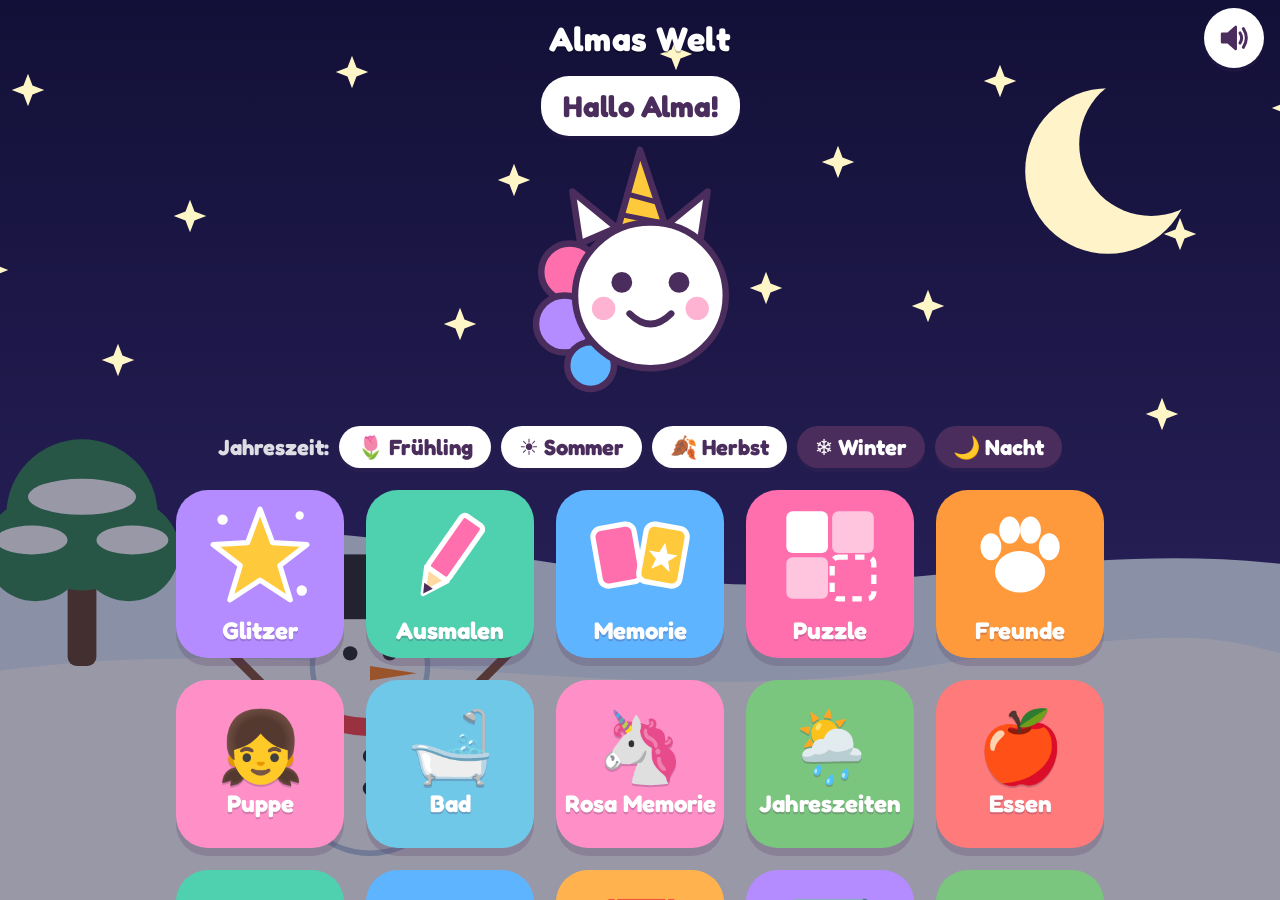
==== index.html @ 4b90fcd3 "Almas Welt: erste Version mit allen Spielbereichen Co-Authored-By: Claude Sonnet 5.5 <noreply@anthro" ====
<!DOCTYPE html>
<html lang="de">
<head>
<meta charset="utf-8">
<meta name="viewport" content="width=device-width, initial-scale=1">
<title>Almas Welt</title>
<link rel="preconnect" href="https://fonts.googleapis.com">
<link rel="preconnect" href="https://fonts.gstatic.com" crossorigin>
<link href="https://fonts.googleapis.com/css2?family=Fredoka:wght@500;700&display=swap" rel="stylesheet">
<style>
:root{
  /* Layout: Kopfzeile oben, eine Spielfläche darunter, riesige runde Tasten */
  --bg:#fff3f8;
  --ink:#4a2d5c;
  --pink:#ff6fae;
  --sun:#ffc93c;
  --mint:#4fd1b0;
  --sky:#5fb4ff;
  --lilac:#b48cff;
  --font:'Fredoka','Trebuchet MS',system-ui,sans-serif;
  color-scheme:light;
}
*{box-sizing:border-box;-webkit-tap-highlight-color:transparent}
html,body{height:100%;margin:0}
body{background:var(--bg);color:var(--ink);font-family:var(--font);font-weight:500;overflow:hidden;touch-action:manipulation;user-select:none;-webkit-user-select:none}
button{font:inherit;color:inherit;border:0;background:none;cursor:pointer;padding:0}
button:focus-visible{outline:4px solid var(--ink);outline-offset:3px}
#app{height:100%;display:flex;flex-direction:column}
header{flex:none;height:76px;display:flex;align-items:center;justify-content:space-between;padding:0 16px;gap:12px}
header h1{margin:0;font-size:34px;font-weight:700;letter-spacing:.5px;text-wrap:balance}
.round{width:60px;height:60px;border-radius:50%;background:#fff;box-shadow:0 4px 0 rgba(74,45,92,.18);display:grid;place-items:center}
.round:active{transform:translateY(3px);box-shadow:none}
.round svg{width:34px;height:34px}
.round[hidden]{display:block;visibility:hidden}
.round.off .wave{display:none}
.round:not(.off) .cross{display:none}
.view{display:none;flex:1;min-height:0;flex-direction:column;align-items:center;justify-content:center;padding:0 16px 16px;gap:14px}
.view.on{display:flex}

/* Start */
#home{flex-direction:row;flex-wrap:wrap;gap:24px 40px;overflow:auto}
.mascot{display:flex;flex-direction:column;align-items:center;gap:6px;width:min(260px,38vw)}
.mascot svg{width:100%;height:auto}
.bubble{background:#fff;border-radius:28px;padding:12px 22px;font-size:30px;font-weight:700;box-shadow:0 4px 0 rgba(74,45,92,.15)}
.tiles{display:flex;flex-wrap:wrap;gap:22px;justify-content:center}
.tile{width:min(210px,22vw);min-width:150px;aspect-ratio:1;border-radius:38px;display:flex;flex-direction:column;align-items:center;justify-content:center;gap:8px;box-shadow:0 8px 0 rgba(74,45,92,.2);font-size:28px;font-weight:700;color:#fff;text-shadow:0 2px 0 rgba(74,45,92,.25)}
.tile:active{transform:translateY(6px);box-shadow:0 2px 0 rgba(74,45,92,.2)}
.tile svg{width:62%;height:auto}
.t-glitter{background:var(--lilac)}
.t-paint{background:var(--mint)}
.t-memory{background:var(--sky)}

/* Glitzer */
#glitter{position:relative;justify-content:flex-end;touch-action:none}
#glitter .hint{position:absolute;inset:0;display:grid;place-items:center;font-size:clamp(40px,8vw,90px);font-weight:700;color:rgba(180,140,255,.45);pointer-events:none;text-align:center;padding:20px}
.big{padding:18px 40px;border-radius:999px;background:var(--pink);color:#fff;font-size:34px;font-weight:700;box-shadow:0 8px 0 rgba(74,45,92,.25);position:relative}
.big:active{transform:translateY(6px);box-shadow:0 2px 0 rgba(74,45,92,.25)}

/* Ausmalen */
.picker{display:flex;gap:12px;flex-wrap:wrap;justify-content:center}
.pick{padding:10px 22px;border-radius:999px;background:#fff;font-size:24px;font-weight:700;box-shadow:0 4px 0 rgba(74,45,92,.18)}
.pick[aria-pressed="true"]{background:var(--ink);color:#fff}
#stage{flex:1;min-height:0;width:100%;display:grid;place-items:center;position:relative}
.ref{position:absolute;top:6px;right:6px;width:clamp(90px,15vw,140px);background:#fff;border-radius:20px;padding:6px;box-shadow:0 4px 0 rgba(74,45,92,.18);pointer-events:none;z-index:2}
.ref svg{display:block;width:100%;height:auto}
.ref[hidden]{display:none}
#pic{height:100%;max-height:100%;width:auto;max-width:100%;aspect-ratio:1;background:#fff;border-radius:32px;box-shadow:0 6px 0 rgba(74,45,92,.15)}
.r{fill:#fff;stroke:var(--ink);stroke-width:9;stroke-linejoin:round;stroke-linecap:round;cursor:pointer}
.line{fill:none;stroke:var(--ink);stroke-width:9;stroke-linecap:round}
.dot{fill:var(--ink)}
.thumb{width:78px;height:78px;padding:6px;border-radius:22px;background:#fff;box-shadow:0 4px 0 rgba(74,45,92,.18)}
.thumb svg{display:block;width:100%;height:100%}
.thumb[aria-pressed="true"]{outline:5px solid var(--ink);outline-offset:2px}
.tools{display:flex;gap:18px 28px;flex-wrap:wrap;justify-content:center;align-items:center}
.modes{display:flex;gap:12px}
.mode{display:flex;align-items:center;gap:8px;padding:8px 22px 8px 14px;border-radius:999px;background:#fff;font-size:24px;font-weight:700;box-shadow:0 4px 0 rgba(74,45,92,.18)}
.mode svg{width:34px;height:34px}
.mode[aria-pressed="true"]{background:var(--ink);color:#fff}
.ol{fill:none;stroke:var(--ink);stroke-width:9;stroke-linejoin:round;pointer-events:none}
#pic{touch-action:none}
.palette{display:flex;gap:12px;flex-wrap:wrap;justify-content:center;align-items:center}
.sw{width:64px;height:64px;border-radius:50%;border:5px solid #fff;box-shadow:0 4px 0 rgba(74,45,92,.25)}
.sw[aria-pressed="true"]{outline:5px solid var(--ink);outline-offset:2px;transform:scale(1.1)}
.sw.white{border-color:#d9c9e6}

/* Memorie */
.bar{display:flex;gap:12px;align-items:center;flex-wrap:wrap;justify-content:center}
#board{display:grid;grid-template-columns:repeat(var(--cols,4),minmax(0,1fr));gap:10px;width:min(100%,calc((100dvh - 210px) * var(--cols,4) / var(--rows,2)))}
.card{aspect-ratio:1;perspective:700px;position:relative}
.in{position:absolute;inset:0;transform-style:preserve-3d;transition:transform .45s}
.card.open .in,.card.done .in{transform:rotateY(180deg)}
.face{position:absolute;inset:0;border-radius:22px;backface-visibility:hidden;-webkit-backface-visibility:hidden;display:grid;place-items:center;box-shadow:0 5px 0 rgba(74,45,92,.2)}
.front{background:radial-gradient(circle at 30% 30%,#ffd1e6 0 12%,transparent 13%),radial-gradient(circle at 70% 65%,#d6c2ff 0 14%,transparent 15%),linear-gradient(135deg,var(--pink),var(--lilac))}
.back{background:#fff;transform:rotateY(180deg)}
.back svg{width:72%;height:72%}
.card.done .back{background:#effff9}
#win,#win3{font-size:clamp(34px,6vw,60px);font-weight:700;color:var(--pink);min-height:1.2em;text-align:center}

.back img{position:absolute;inset:6%;width:88%;height:88%;object-fit:contain;border-radius:16px;background:radial-gradient(130% 34% at 50% 104%,#a6e486 0 62%,transparent 63%),radial-gradient(circle at 18% 22%,#fff 0 3px,transparent 4px),radial-gradient(circle at 84% 16%,#fff 0 4px,transparent 5px),radial-gradient(circle at 70% 34%,#ffe27a 0 3px,transparent 4px),linear-gradient(#bfe3ff,#fff0f8)}
.t-friends{background:#ff9a3c}.t-puzzle{background:#ff6fae}
.friends{display:flex;gap:24px;flex-wrap:wrap;justify-content:center;align-items:center;flex:1;min-height:0;width:100%;overflow:auto}
.friend{display:flex;flex-direction:column;align-items:center;gap:10px;background:#fff;border-radius:34px;padding:14px;box-shadow:0 8px 0 rgba(74,45,92,.18)}
.friend:active{transform:translateY(5px)}
.friend img{display:block;width:min(15vw,36dvh,300px);height:min(15vw,36dvh,300px);border-radius:24px;object-fit:contain;padding:8px;background:radial-gradient(130% 34% at 50% 104%,#a6e486 0 62%,transparent 63%),radial-gradient(circle at 18% 22%,#fff 0 3px,transparent 4px),radial-gradient(circle at 84% 16%,#fff 0 4px,transparent 5px),radial-gradient(circle at 70% 34%,#ffe27a 0 3px,transparent 4px),linear-gradient(#bfe3ff,#fff0f8)}
.comic{width:min(15vw,36dvh,300px);height:min(15vw,36dvh,300px);background:#fff7e0;border-radius:24px;display:grid;place-items:center}
.comic svg{width:92%;height:92%}
.friend span{font-size:34px;font-weight:700}
.pieces{display:flex;gap:16px;justify-content:center;flex-wrap:wrap;position:relative;z-index:5}
.piece{position:relative;width:clamp(80px,13vw,120px);aspect-ratio:1;background:#fff;border-radius:18px;padding:5px;box-shadow:0 5px 0 rgba(74,45,92,.2);touch-action:none;cursor:grab}
.piece svg{display:block;width:100%;height:100%;border-radius:13px}
.piece.sel{outline:6px solid var(--sun);outline-offset:2px}
.piece.gone{visibility:hidden}
#sceneBox{flex:1;min-height:0;width:100%;display:grid;place-items:center}
#scene{height:100%;width:auto;max-width:100%;aspect-ratio:4/3;border-radius:24px;box-shadow:0 6px 0 rgba(74,45,92,.15);background:#fff}
.shake{animation:shake .4s}
@keyframes shake{25%{transform:translateX(-10px)}75%{transform:translateX(10px)}}
#puzzle{position:relative}
#win3{position:absolute;top:84px;left:0;right:0;min-height:0;pointer-events:none;z-index:6;text-shadow:0 3px 0 #fff}
#fx{position:fixed;inset:0;width:100%;height:100%;pointer-events:none;z-index:50}
@media (prefers-reduced-motion:reduce){.in{transition:none}}

/* ===== Neue Bereiche ===== */
#bg{position:fixed;inset:0;z-index:-1;overflow:hidden;background:#cfe9ff}
#bg>svg{position:absolute;inset:0;width:100%;height:100%}
#fall{position:absolute;inset:0;pointer-events:none;overflow:hidden}
#fall span{position:absolute;top:-12%;animation:fall linear infinite;opacity:.92}
@keyframes fall{to{transform:translate(var(--dx,40px),118vh) rotate(var(--rot,200deg))}}
.tw{animation:tw 2.4s ease-in-out infinite}
@keyframes tw{50%{opacity:.25}}
body.night header h1{color:#fff;text-shadow:0 2px 0 rgba(0,0,0,.25)}
body.night .bubble{background:#fff}
body.night .sectionhead,body.night .say2{color:#fff}
body.night .say2{color:var(--ink)}
.tiles{max-width:min(1100px,100%)}
.tiles .tile{width:min(168px,19vw);min-width:128px;font-size:24px;border-radius:32px}
.tile .em{font-size:clamp(48px,7vw,70px);line-height:1}
.envbar{flex-basis:100%;display:flex;gap:10px;flex-wrap:wrap;justify-content:center;align-items:center}
.envbar .pick{font-size:22px;padding:8px 18px}
.t-c1{background:#ff8fc7}.t-c2{background:#4fd1b0}.t-c3{background:#5fb4ff}.t-c4{background:#b48cff}
.t-c5{background:#ffb24d}.t-c6{background:#7bc67e}.t-c7{background:#ff7a7a}.t-c8{background:#6fc8e8}
.sectionhead{flex-basis:100%;text-align:center;font-size:22px;font-weight:700;opacity:.85}

/* Quiz */
.qmodes{display:flex;gap:10px;flex-wrap:wrap;justify-content:center}
.qprog{display:flex;gap:8px}
.qprog i{width:18px;height:18px;border-radius:50%;background:#fff;box-shadow:0 2px 0 rgba(74,45,92,.2)}
.qprog i.d{background:var(--mint)}
.qprog i.c{background:var(--sun);transform:scale(1.25)}
.qcard{background:#fff;border-radius:36px;padding:10px 40px;box-shadow:0 8px 0 rgba(74,45,92,.18);display:flex;flex-direction:column;align-items:center;gap:0}
.qcard .qe{font-size:clamp(70px,16dvh,150px);line-height:1.1}
.qcard .qn{font-size:clamp(28px,5dvh,44px);font-weight:700}
.qchoices{display:flex;gap:16px;flex-wrap:wrap;justify-content:center}
.qc{min-width:clamp(120px,17vw,190px);padding:12px 18px;border-radius:30px;box-shadow:0 7px 0 rgba(74,45,92,.22);display:flex;flex-direction:column;align-items:center;gap:2px;font-size:clamp(22px,3.4dvh,30px);font-weight:700;background:#fff}
.qc .ce{font-size:clamp(44px,8dvh,70px);line-height:1.1}
.qc:active{transform:translateY(5px);box-shadow:0 2px 0 rgba(74,45,92,.22)}
.qc.ok{outline:6px solid var(--mint);outline-offset:2px}
.qc.hint{animation:pulse .8s infinite}
@keyframes pulse{50%{transform:scale(1.1)}}
.qexp{min-height:2.6em;max-width:min(900px,92vw);text-align:center;font-size:clamp(22px,3.6dvh,32px);font-weight:600;color:var(--ink);background:rgba(255,255,255,.85);border-radius:22px;padding:6px 18px}
.qexp:empty{visibility:hidden}
.qnext{font-size:30px;padding:12px 38px}
.qnext[hidden]{display:none}

/* Memorie Rosa */
.pboard{display:grid;grid-template-columns:repeat(var(--cols,4),minmax(0,1fr));gap:10px;width:min(100%,calc((100dvh - 210px) * var(--cols,4) / var(--rows,2)))}
.pink .front{background:radial-gradient(circle at 30% 30%,#fff 0 6%,transparent 7%),radial-gradient(circle at 70% 65%,#ffe3f1 0 9%,transparent 10%),linear-gradient(135deg,#ff8cc6,#ffc0de)}
.pink .back .em{font-size:clamp(40px,9dvh,90px);line-height:1}

/* Puppe */
#doll{flex-direction:row;gap:24px;align-items:stretch;justify-content:center}
.dollside{flex:0 1 40%;display:flex;align-items:center;justify-content:center;min-height:0}
#dollSvg{height:100%;max-height:100%;width:auto;max-width:100%;background:rgba(255,255,255,.65);border-radius:36px;padding:8px}
.dollpanel{flex:1 1 50%;display:flex;flex-direction:column;gap:14px;justify-content:center;min-width:0}
.slots{display:flex;gap:10px;flex-wrap:wrap}
.slotb{padding:8px 16px;border-radius:999px;background:#fff;font-size:22px;font-weight:700;box-shadow:0 4px 0 rgba(74,45,92,.18)}
.slotb[aria-pressed="true"]{background:var(--ink);color:#fff}
.items{display:flex;gap:12px;flex-wrap:wrap}
.itm{width:clamp(70px,10vw,98px);height:clamp(70px,10vw,98px);border-radius:22px;background:#fff;padding:4px;box-shadow:0 4px 0 rgba(74,45,92,.18);display:grid;place-items:center;font-size:34px;font-weight:700}
.itm svg{width:100%;height:100%;display:block}
.itm[aria-pressed="true"]{outline:5px solid var(--ink);outline-offset:2px}
@media (max-width:760px){#doll{flex-direction:column}.dollside{flex:1 1 50%}}

/* Bad */
.steps{display:flex;gap:8px;flex-wrap:wrap;justify-content:center}
.stp{padding:6px 14px;border-radius:999px;background:#fff;font-size:20px;font-weight:700;opacity:.65}
.stp.cur{opacity:1;background:var(--sun)}
.stp.done{opacity:1;background:#d6ffe9}
.bigtarget{width:min(54vw,48dvh);aspect-ratio:1;border-radius:50%;background:#fff;box-shadow:0 10px 0 rgba(74,45,92,.2);display:grid;place-items:center;font-size:min(30vw,26dvh);line-height:1}
.bigtarget:active{transform:translateY(6px);box-shadow:0 3px 0 rgba(74,45,92,.2)}
.say2{font-size:clamp(28px,5dvh,44px);font-weight:700;text-align:center;background:rgba(255,255,255,.85);border-radius:24px;padding:6px 24px}
.dots{display:flex;gap:10px}
.dots i{width:22px;height:22px;border-radius:50%;background:#fff;box-shadow:0 2px 0 rgba(74,45,92,.2)}
.dots i.d{background:var(--pink)}
.bub{position:fixed;border-radius:50%;background:radial-gradient(circle at 30% 30%,#fff,rgba(160,220,255,.55));border:2px solid rgba(255,255,255,.95);pointer-events:none;z-index:60;animation:bubUp 1.6s ease-out forwards}
@keyframes bubUp{to{transform:translateY(-130px) scale(1.3);opacity:0}}

/* Auto */
#car{padding:0}
#carWorld{position:relative;flex:1;width:100%;min-height:0;overflow:hidden;border-radius:30px}
#carRoad{position:absolute;left:0;right:0;bottom:0;height:26%;background:#5b5b6e;border-top:10px solid #8a8aa0}
#carRoad:after{content:"";position:absolute;left:0;right:0;top:48%;height:10px;background:repeating-linear-gradient(90deg,#fff 0 60px,transparent 60px 120px);animation:road 4s linear infinite}
@keyframes road{to{background-position-x:-120px}}
#carCar{position:absolute;left:14%;bottom:7%;font-size:min(16vw,22dvh);line-height:1;animation:bounce 1.2s ease-in-out infinite;transform:scaleX(-1)}
@keyframes bounce{50%{transform:scaleX(-1) translateY(-8px)}}
#carCar.hop{animation:hop .6s}
@keyframes hop{40%{transform:scaleX(-1) translateY(-60px)}}
.fly{position:absolute;font-size:min(11vw,15dvh);line-height:1;padding:6px;will-change:transform}
.fly.pop{animation:popo .4s forwards}
@keyframes popo{to{transform:translate(var(--x),var(--y)) scale(1.8);opacity:0}}
#carScore{position:absolute;top:10px;left:14px;font-size:36px;font-weight:700;background:rgba(255,255,255,.85);border-radius:999px;padding:4px 20px;z-index:3}

/* Wochentage */
.week{display:flex;gap:14px;flex-wrap:wrap;justify-content:center}
.day{width:clamp(110px,12.5vw,150px);height:clamp(140px,28dvh,210px);border-radius:30px;display:flex;flex-direction:column;align-items:center;justify-content:center;gap:6px;box-shadow:0 8px 0 rgba(74,45,92,.2);font-size:clamp(26px,3.4vw,40px);font-weight:700;color:#fff}
.day small{font-size:clamp(16px,2dvh,22px);font-weight:600;opacity:.95}
.day.work{background:var(--sky)}.day.free{background:#ffb24d}
.day.today{outline:8px solid var(--ink);outline-offset:3px}
.day.next{animation:pulse .8s infinite;outline:8px solid var(--sun);outline-offset:3px}
.day:active{transform:translateY(6px);box-shadow:0 2px 0 rgba(74,45,92,.2)}

/* Zaehlen */
#cArea{position:relative;flex:1;min-height:0;width:100%}
.cobj{position:absolute;font-size:min(14vw,17dvh);line-height:1;transform:translate(-50%,-50%);padding:4px;transition:transform .25s}
.cobj.on{transform:translate(-50%,-50%) scale(.8);filter:grayscale(.2);opacity:.9}
.cobj.on:after{content:"\2713";position:absolute;right:-6px;top:-6px;width:38px;height:38px;border-radius:50%;background:var(--mint);color:#fff;font-size:26px;display:grid;place-items:center}

/* Schreiben */
#wText{flex:1;min-height:0;width:100%;background:rgba(255,255,255,.9);border-radius:30px;padding:16px 26px;font-size:clamp(48px,9dvh,90px);font-weight:700;line-height:1.15;overflow:auto;white-space:pre-wrap;word-break:break-word;box-shadow:0 6px 0 rgba(74,45,92,.15)}
#wText.empty{color:rgba(74,45,92,.35);font-size:clamp(30px,5dvh,48px)}
.krow{display:flex;gap:7px;justify-content:center}
.key{min-width:clamp(40px,6.4vw,76px);height:clamp(48px,8.6dvh,76px);padding:0 8px;border-radius:16px;background:#fff;box-shadow:0 5px 0 rgba(74,45,92,.2);font-size:clamp(24px,4.2dvh,38px);font-weight:700}
.key:active{transform:translateY(4px);box-shadow:0 1px 0 rgba(74,45,92,.2)}
.key.wide{min-width:clamp(120px,22vw,280px)}
.key.act{background:var(--lilac);color:#fff}

/* Galerie */
.gbar{display:flex;gap:12px;flex-wrap:wrap;justify-content:center;align-items:center}
.gnote{font-size:18px;font-weight:600;background:rgba(255,255,255,.85);border-radius:16px;padding:4px 14px;max-width:90vw;text-align:center}
.ggrid{flex:1;min-height:0;width:100%;overflow:auto;display:grid;grid-template-columns:repeat(auto-fill,minmax(clamp(120px,18vw,200px),1fr));gap:12px;align-content:start}
.gi{position:relative;aspect-ratio:1;border-radius:22px;overflow:hidden;background:#fff;box-shadow:0 5px 0 rgba(74,45,92,.2);padding:0}
.gi img,.gi video{width:100%;height:100%;object-fit:cover;display:block;pointer-events:none}
.gi .play{position:absolute;inset:0;display:grid;place-items:center;font-size:54px;color:#fff;text-shadow:0 2px 8px rgba(0,0,0,.6)}
#gview{position:fixed;inset:0;z-index:80;background:rgba(30,15,45,.92);display:none;flex-direction:column;align-items:center;justify-content:center;gap:14px;padding:16px}
#gview.on{display:flex}
#gview img,#gview video{max-width:94vw;max-height:76dvh;border-radius:20px;background:#000}
#gview .gbar .pick{font-size:26px}
@media (prefers-reduced-motion:reduce){#fall span,.tw{animation:none}}
</style>
</head>
<body>
<svg width="0" height="0" style="position:absolute" aria-hidden="true"><defs><pattern id="glRosa" width="26" height="26" patternUnits="userSpaceOnUse"><rect width="26" height="26" fill="#ff8fc7"/><polygon points="6,-1 8.4,4.6 14,7 8.4,9.4 6,15 3.6,9.4 -2,7 3.6,4.6" fill="#fff"/><polygon points="20,13 21.8,17.2 26,19 21.8,20.8 20,25 18.2,20.8 14,19 18.2,17.2" fill="#ffe6f3"/><circle cx="20" cy="5" r="2" fill="#fff"/></pattern><pattern id="glBlau" width="26" height="26" patternUnits="userSpaceOnUse"><rect width="26" height="26" fill="#3f8cff"/><polygon points="6,-1 8.4,4.6 14,7 8.4,9.4 6,15 3.6,9.4 -2,7 3.6,4.6" fill="#fff"/><polygon points="20,13 21.8,17.2 26,19 21.8,20.8 20,25 18.2,20.8 14,19 18.2,17.2" fill="#cfe6ff"/><circle cx="20" cy="5" r="2" fill="#fff"/></pattern><pattern id="glGold" width="26" height="26" patternUnits="userSpaceOnUse"><rect width="26" height="26" fill="#ffc93c"/><polygon points="6,-1 8.4,4.6 14,7 8.4,9.4 6,15 3.6,9.4 -2,7 3.6,4.6" fill="#fff"/><polygon points="20,13 21.8,17.2 26,19 21.8,20.8 20,25 18.2,20.8 14,19 18.2,17.2" fill="#fff6c9"/><circle cx="20" cy="5" r="2" fill="#fff"/></pattern><pattern id="glRegen" width="26" height="26" patternUnits="userSpaceOnUse"><rect width="26" height="26" fill="#ff8fc7"/><rect width="26" height="5" fill="#ff4d4d"/><rect y="5" width="26" height="5" fill="#ff9a3c"/><rect y="10" width="26" height="5" fill="#ffd23f"/><rect y="15" width="26" height="5" fill="#3ecf6d"/><rect y="20" width="26" height="6" fill="#3f8cff"/><polygon points="6,4 8.4,9.6 14,12 8.4,14.4 6,20 3.6,14.4 -2,12 3.6,9.6" fill="#fff"/><polygon points="20,12 21.8,16.2 26,18 21.8,19.8 20,24 18.2,19.8 14,18 18.2,16.2" fill="#fff"/></pattern></defs></svg>
<div id="app">
  <header>
    <button class="round" id="homeBtn" aria-label="Zurück zum Start" hidden>
      <svg viewBox="0 0 40 40"><path d="M6 20 L20 7 L34 20" fill="none" stroke="#4a2d5c" stroke-width="4" stroke-linecap="round" stroke-linejoin="round"/><path d="M10 18 V33 H30 V18" fill="#ffd23f" stroke="#4a2d5c" stroke-width="4" stroke-linejoin="round"/></svg>
    </button>
    <h1>Almas Welt</h1>
    <button class="round" id="soundBtn" aria-label="Stimme an oder aus">
      <svg viewBox="0 0 40 40"><path d="M6 15 H13 L22 7 V33 L13 25 H6Z" fill="#4a2d5c" stroke="#4a2d5c" stroke-width="3" stroke-linejoin="round"/><g class="wave" fill="none" stroke="#4a2d5c" stroke-width="3.5" stroke-linecap="round"><path d="M27 14 Q31 20 27 26"/><path d="M31 9 Q38 20 31 31"/></g><g class="cross" stroke="#ff4d4d" stroke-width="4" stroke-linecap="round"><path d="M27 14 L37 26"/><path d="M37 14 L27 26"/></g></svg>
    </button>
  </header>

  <!-- Start -->
  <main class="view on" id="home">
    <button class="mascot" id="mascot" aria-label="Hallo sagen">
      <div class="bubble">Hallo Alma!</div>
      <svg viewBox="0 0 200 200" aria-hidden="true">
        <path d="M82 70 L100 6 L122 72Z" fill="#ffc93c" stroke="#4a2d5c" stroke-width="5" stroke-linejoin="round"/>
        <path d="M90 40 L112 46 M86 56 L116 62" stroke="#4a2d5c" stroke-width="4" stroke-linecap="round"/>
        <path d="M54 78 L48 38 L82 66Z" fill="#fff" stroke="#4a2d5c" stroke-width="5" stroke-linejoin="round"/>
        <path d="M146 78 L152 38 L118 66Z" fill="#fff" stroke="#4a2d5c" stroke-width="5" stroke-linejoin="round"/>
        <circle cx="46" cy="100" r="22" fill="#ff6fae" stroke="#4a2d5c" stroke-width="5"/>
        <circle cx="42" cy="140" r="22" fill="#b48cff" stroke="#4a2d5c" stroke-width="5"/>
        <circle cx="62" cy="172" r="18" fill="#5fb4ff" stroke="#4a2d5c" stroke-width="5"/>
        <ellipse cx="108" cy="118" rx="58" ry="56" fill="#fff" stroke="#4a2d5c" stroke-width="5"/>
        <circle cx="86" cy="108" r="8" fill="#4a2d5c"/><circle cx="130" cy="108" r="8" fill="#4a2d5c"/>
        <circle cx="72" cy="128" r="9" fill="#ffb3d3"/><circle cx="144" cy="128" r="9" fill="#ffb3d3"/>
        <path d="M92 132 Q108 148 124 132" fill="none" stroke="#4a2d5c" stroke-width="5" stroke-linecap="round"/>
      </svg>
    </button>
    <div class="tiles">
      <button class="tile t-glitter" data-go="glitter" data-say="Glitzer">
        <svg viewBox="0 0 100 100" aria-hidden="true"><polygon points="50,6 62,38 95,40 69,60 79,93 50,74 21,93 31,60 5,40 38,38" fill="#ffc93c" stroke="#fff" stroke-width="5" stroke-linejoin="round"/><circle cx="14" cy="16" r="5" fill="#fff"/><circle cx="88" cy="12" r="4" fill="#fff"/><circle cx="90" cy="84" r="5" fill="#fff"/></svg>
        Glitzer
      </button>
      <button class="tile t-paint" data-go="paint" data-say="Ausmalen">
        <svg viewBox="0 0 100 100" aria-hidden="true"><g transform="rotate(35 50 50)"><rect x="38" y="10" width="24" height="62" rx="4" fill="#ff6fae" stroke="#fff" stroke-width="5"/><polygon points="38,72 62,72 50,95" fill="#ffd9a0" stroke="#fff" stroke-width="5" stroke-linejoin="round"/><polygon points="45,86 55,86 50,95" fill="#4a2d5c"/></g></svg>
        Ausmalen
      </button>
      <button class="tile t-memory" data-go="memory" data-say="Memorie">
        <svg viewBox="0 0 100 100" aria-hidden="true"><rect x="8" y="22" width="40" height="56" rx="8" fill="#ff6fae" stroke="#fff" stroke-width="5" transform="rotate(-10 28 50)"/><rect x="52" y="22" width="40" height="56" rx="8" fill="#ffc93c" stroke="#fff" stroke-width="5" transform="rotate(10 72 50)"/><polygon points="72,38 76,48 86,48 78,55 81,65 72,59 63,65 66,55 58,48 68,48" fill="#fff" transform="rotate(10 72 50)"/></svg>
        Memorie
      </button>
 <button class="tile t-puzzle" data-go="puzzle" data-say="Puzzle">
        <svg viewBox="0 0 100 100" aria-hidden="true"><rect x="8" y="8" width="40" height="40" rx="6" fill="#fff"/><rect x="52" y="8" width="40" height="40" rx="6" fill="#fff" opacity=".6"/><rect x="8" y="52" width="40" height="40" rx="6" fill="#fff" opacity=".6"/><rect x="52" y="52" width="40" height="40" rx="6" fill="none" stroke="#fff" stroke-width="5" stroke-dasharray="9 7"/></svg>
        Puzzle
      </button>
      <button class="tile t-friends" data-go="friends" data-say="Meine Freunde">
        <svg viewBox="0 0 100 100" aria-hidden="true"><g fill="#fff"><ellipse cx="50" cy="66" rx="24" ry="20"/><ellipse cx="22" cy="42" rx="10" ry="13"/><ellipse cx="40" cy="26" rx="10" ry="13"/><ellipse cx="60" cy="26" rx="10" ry="13"/><ellipse cx="78" cy="42" rx="10" ry="13"/></g></svg>
        Freunde
      </button>
    </div>
  </main>

  <!-- Glitzer -->
  <main class="view" id="glitter">
    <div class="hint">Tipp auf den Bildschirm</div>
    <button class="big" id="rainBtn">Glitzerregen</button>
  </main>

  <!-- Ausmalen -->
  <main class="view" id="paint">
    <div class="picker" id="picker"></div>
    <div id="stage"><div class="ref" id="ref" hidden></div><svg id="pic" viewBox="0 0 400 400" role="img" aria-label="Ausmalbild"></svg></div>
    <div class="tools">
      <div class="modes" id="modes">
        <button class="mode" data-m="bucket" aria-pressed="true"><svg viewBox="0 0 40 40" aria-hidden="true"><path d="M8 17 H32 L29 35 H11Z" fill="currentColor"/><path d="M12 17 C12 5 28 5 28 17" fill="none" stroke="currentColor" stroke-width="3.5" stroke-linecap="round"/></svg>Eimer</button>
        <button class="mode" data-m="pen" aria-pressed="false"><svg viewBox="0 0 40 40" aria-hidden="true"><path d="M8 32 L10 24 L28 6 L34 12 L16 30Z" fill="currentColor"/><path d="M8 32 L10 24 L16 30Z" fill="#ffd9a0"/></svg>Stift</button>
      </div>
      <div class="palette" id="palette"></div>
    </div>
  </main>

  <!-- Memorie -->
  <main class="view" id="memory">
    <div class="bar">
      <button class="pick pairBtn" data-n="4" aria-pressed="true">4 Paare</button>
      <button class="pick pairBtn" data-n="6" aria-pressed="false">6 Paare</button>
      <button class="pick pairBtn" data-n="10" aria-pressed="false">10 Paare</button>
      <button class="pick pairBtn" data-n="15" aria-pressed="false">15 Paare</button>
      <button class="pick" id="againBtn">Neu mischen</button>
    </div>
    <div id="win" aria-live="polite"></div>
    <div id="board"></div>
  </main>

  <!-- Freunde -->
  <main class="view" id="friends">
    <div class="friends" id="friendList"></div>
  </main>

  <!-- Puzzle -->
  <main class="view" id="puzzle">
    <div class="bar"><button class="pick" id="puzzleAgain">Nochmal</button></div>
    <div id="win3" aria-live="polite"></div>
    <div class="pieces" id="pieces"></div>
    <div id="sceneBox"><svg id="scene" viewBox="0 0 400 300" role="img" aria-label="Wiesenbild mit Lücken"></svg></div>
  </main>
</div>
<canvas id="fx"></canvas>

<script>
var PHOTO = {
 lotta: '[data-uri]',
 lottaSide: '[data-uri]',
 katze: '[data-uri]',
 katzeSide: '[data-uri]',
 bobo: '[data-uri]',
 luca: '[data-uri]',
 lucaSide: '[data-uri]',
 juno: '[data-uri]',
 junoSide: '[data-uri]'
};
</script>
<script>
/* Comic-Freunde: eine Definition, zwei Darstellungen (bunt oder zum Ausmalen) */
var ART = {
  Lotta: [
    ['r','<path d="M52 225 C20 215 12 185 22 165 C38 182 50 198 68 210Z"','#8a5a3c'],
    ['r','<rect x="70" y="285" width="32" height="62" rx="14"','#f0c27a'],['r','<rect x="110" y="285" width="32" height="62" rx="14"','#f0c27a'],
    ['r','<rect x="228" y="285" width="32" height="62" rx="14"','#f0c27a'],['r','<rect x="268" y="285" width="32" height="62" rx="14"','#f0c27a'],
    ['r','<rect x="50" y="205" width="250" height="90" rx="45"','#8a5a3c'],
    ['r','<ellipse cx="280" cy="265" rx="30" ry="28"','#f0c27a'],
    ['r','<circle cx="305" cy="185" r="52"','#8a5a3c'],
    ['r','<ellipse cx="345" cy="205" rx="34" ry="25"','#f0c27a'],
    ['r','<ellipse cx="285" cy="205" rx="22" ry="40" transform="rotate(10 285 205)"','#6b3f26'],
    ['d','<circle class="dot" cx="374" cy="196" r="8"/>'],['d','<circle class="dot" cx="320" cy="174" r="7"/>'],
    ['d','<path class="line" d="M330 222 Q345 230 360 222"/>']
  ],
  Katze: [
    ['r','<ellipse cx="200" cy="305" rx="92" ry="70"','#a9a9b0'],
    ['r','<ellipse cx="140" cy="358" rx="40" ry="24"','#ffffff'],['r','<ellipse cx="260" cy="358" rx="40" ry="24"','#ffffff'],
    ['r','<polygon points="118,140 128,62 188,112"','#a9a9b0'],['r','<polygon points="282,140 272,62 212,112"','#a9a9b0'],
    ['r','<circle cx="200" cy="190" r="88"','#a9a9b0'],
    ['r','<ellipse cx="200" cy="228" rx="56" ry="52"','#ffffff'],
    ['r','<ellipse cx="200" cy="222" rx="13" ry="9"','#ffc26b'],
    ['d','<path class="line" d="M168 118 L174 146 M200 108 V138 M232 118 L226 146 M130 290 L150 330 M170 280 V335 M230 280 V335 M270 290 L250 330"/>'],
    ['d','<circle class="dot" cx="164" cy="188" r="9"/>'],['d','<circle class="dot" cx="236" cy="188" r="9"/>'],
    ['d','<path class="line" d="M200 231 V243 M188 250 Q200 256 212 250"/>']
  ],
  Luca: [
    ['r','<ellipse cx="102" cy="170" rx="30" ry="88" transform="rotate(12 102 170)"','#9fdcb4'],
    ['r','<ellipse cx="298" cy="170" rx="30" ry="88" transform="rotate(-12 298 170)"','#9fdcb4'],
    ['r','<ellipse cx="200" cy="295" rx="78" ry="82"','#9fdcb4'],
    ['r','<ellipse cx="118" cy="290" rx="20" ry="52" transform="rotate(18 118 290)"','#9fdcb4'],
    ['r','<ellipse cx="282" cy="290" rx="20" ry="52" transform="rotate(-18 282 290)"','#9fdcb4'],
    ['r','<ellipse cx="132" cy="368" rx="46" ry="24"','#9fdcb4'],['r','<ellipse cx="268" cy="368" rx="46" ry="24"','#9fdcb4'],
    ['r','<circle cx="200" cy="195" r="78"','#9fdcb4'],
    ['r','<ellipse cx="200" cy="208" rx="15" ry="11"','#f5a9b8'],
    ['d','<circle class="dot" cx="170" cy="182" r="8"/>'],['d','<circle class="dot" cx="230" cy="182" r="8"/>'],
    ['d','<path class="line" d="M200 219 V230 M186 236 Q200 244 214 236"/>']
  ],
  Juno: [
    ['r','<ellipse cx="108" cy="175" rx="72" ry="30" transform="rotate(-22 108 175)"','#b7aaa6'],
    ['r','<ellipse cx="292" cy="175" rx="72" ry="30" transform="rotate(22 292 175)"','#b7aaa6'],
    ['r','<ellipse cx="200" cy="310" rx="108" ry="62"','#b7aaa6'],
    ['r','<ellipse cx="160" cy="358" rx="38" ry="24"','#f6f1ee'],['r','<ellipse cx="240" cy="358" rx="38" ry="24"','#f6f1ee'],
    ['r','<circle cx="200" cy="215" r="82"','#b7aaa6'],
    ['r','<ellipse cx="200" cy="250" rx="42" ry="30"','#f2ece8'],
    ['r','<ellipse cx="200" cy="236" rx="12" ry="8"','#8a5a5a'],
    ['d','<circle class="dot" cx="168" cy="205" r="8"/>'],['d','<circle class="dot" cx="232" cy="205" r="8"/>'],
    ['d','<path class="line" d="M200 244 V256 M188 262 Q200 268 212 262"/>']
  ]
};
function friendInner(name, mode){
  return ART[name].map(function(it){
    if (it[0] === 'd') return it[1];
    return it[1] + (mode === 'color' ? ' fill="' + it[2] + '" stroke="#4a2d5c" stroke-width="9" stroke-linejoin="round"/>' : ' class="r"/>');
  }).join('');
}
function friendSVG(name){ return '<svg viewBox="0 0 400 400" aria-hidden="true">' + friendInner(name, 'color') + '</svg>'; }
function friendAt(name, x, y, size){
  return '<svg x="' + x + '" y="' + y + '" width="' + size + '" height="' + size + '" viewBox="0 0 400 400">' + friendInner(name, 'color') + '</svg>';
}
</script>
<script>
/* ---------- Stimme ---------- */
var soundOn = true;
try { if (localStorage.getItem('alma-sound') === 'off') soundOn = false; } catch (e) {}
var soundBtn = document.getElementById('soundBtn');
function paintSound(){ soundBtn.classList.toggle('off', !soundOn); }
paintSound();
function say(text){
  if (!soundOn || !('speechSynthesis' in window)) return;
  try {
    speechSynthesis.cancel();
    var u = new SpeechSynthesisUtterance(text);
    u.lang = 'de-DE'; u.rate = 0.85; u.pitch = 1.15;
    var v = speechSynthesis.getVoices().filter(function(x){ return x.lang && x.lang.indexOf('de') === 0; })[0];
    if (v) u.voice = v;
    speechSynthesis.speak(u);
  } catch (e) {}
}
soundBtn.addEventListener('click', function(){
  soundOn = !soundOn; paintSound();
  try { localStorage.setItem('alma-sound', soundOn ? 'on' : 'off'); } catch (e) {}
  if (soundOn) say('Ich bin da!'); else { try { speechSynthesis.cancel(); } catch (e) {} }
});

/* ---------- Glitzer-Motor ---------- */
var fx = document.getElementById('fx'), ctx = fx.getContext('2d');
var P = [], running = false, DPR = Math.min(window.devicePixelRatio || 1, 2);
var COLS = ['#ffc93c','#ff6fae','#5fb4ff','#b48cff','#4fd1b0','#ffffff','#ff9a3c'];
function sizeFx(){ fx.width = innerWidth * DPR; fx.height = innerHeight * DPR; }
addEventListener('resize', sizeFx); sizeFx();
function add(x, y, vx, vy, life, s){
  P.push({x:x, y:y, vx:vx, vy:vy, l:life, s:s, c:COLS[Math.random()*COLS.length|0], r:Math.random()*6.28, vr:(Math.random()-.5)*.25});
  if (!running){ running = true; requestAnimationFrame(tick); }
}
function burst(x, y, n){
  for (var i = 0; i < n; i++){
    var a = Math.random()*6.28, sp = 2 + Math.random()*6;
    add(x, y, Math.cos(a)*sp, Math.sin(a)*sp - 2, 60 + Math.random()*40, 7 + Math.random()*10);
  }
}
function rain(n){
  for (var i = 0; i < n; i++){
    setTimeout(function(){
      add(Math.random()*innerWidth, -20, (Math.random()-.5)*1.5, 2 + Math.random()*3, 400, 8 + Math.random()*11);
    }, Math.random()*1400);
  }
}
function drawStar(s){
  ctx.beginPath();
  for (var i = 0; i < 8; i++){
    var rad = i % 2 ? s*0.32 : s, a = i * Math.PI/4;
    ctx[i ? 'lineTo' : 'moveTo'](Math.cos(a)*rad, Math.sin(a)*rad);
  }
  ctx.closePath(); ctx.fill();
}
function tick(){
  ctx.setTransform(1,0,0,1,0,0);
  ctx.clearRect(0, 0, fx.width, fx.height);
  var keep = [];
  for (var i = 0; i < P.length; i++){
    var p = P[i];
    p.vy += 0.05; p.x += p.vx; p.y += p.vy; p.r += p.vr; p.l--;
    if (p.l > 0 && p.y < innerHeight + 30){
      keep.push(p);
      ctx.setTransform(DPR,0,0,DPR,p.x*DPR,p.y*DPR);
      ctx.rotate(p.r);
      ctx.globalAlpha = Math.min(1, p.l/30);
      ctx.fillStyle = p.c;
      drawStar(p.s);
    }
  }
  ctx.globalAlpha = 1;
  P = keep;
  if (P.length) requestAnimationFrame(tick);
  else { running = false; ctx.setTransform(1,0,0,1,0,0); ctx.clearRect(0,0,fx.width,fx.height); }
}

/* ---------- Ansichten ---------- */
var current = 'home';
function show(id){
  current = id;
  document.querySelectorAll('.view').forEach(function(v){ v.classList.toggle('on', v.id === id); });
  document.getElementById('homeBtn').hidden = (id === 'home');
  if (id === 'paint' && !picDrawn) drawPic('unicorn');
  if (id === 'memory') newGame();
  if (id === 'friends') drawFriends();
  if (id === 'puzzle') newPuzzle();
}
document.getElementById('homeBtn').addEventListener('click', function(){ show('home'); say('Zurück'); });
document.querySelectorAll('.tile').forEach(function(t){
  t.addEventListener('click', function(){ say(t.dataset.say); show(t.dataset.go); });
});
document.getElementById('mascot').addEventListener('click', function(e){
  say('Hallo Alma! Was möchtest du spielen?');
  burst(e.clientX, e.clientY, 18);
});

/* ---------- Glitzer ---------- */
var gl = document.getElementById('glitter'), down = false;
gl.addEventListener('pointerdown', function(e){
  if (e.target.id === 'rainBtn') return;
  down = true; burst(e.clientX, e.clientY, 16);
});
gl.addEventListener('pointermove', function(e){
  if (down && e.target.id !== 'rainBtn') burst(e.clientX, e.clientY, 3);
});
addEventListener('pointerup', function(){ down = false; });
document.getElementById('rainBtn').addEventListener('click', function(){ say('Glitzer!'); rain(220); });

/* ---------- Ausmalen ---------- */
var PICS = {
  unicorn:
    '<path class="r" d="M72 236 C20 214 4 262 26 306 C42 332 72 334 90 322 C66 302 66 282 86 264Z"/>' +
    '<rect class="r" x="98" y="292" width="32" height="76" rx="14"/><rect class="r" x="138" y="296" width="32" height="72" rx="14"/>' +
    '<rect class="r" x="216" y="296" width="32" height="72" rx="14"/><rect class="r" x="256" y="292" width="32" height="76" rx="14"/>' +
    '<ellipse class="r" cx="176" cy="256" rx="112" ry="62"/>' +
    '<path class="r" d="M204 214 C214 170 222 136 240 102 L304 112 C296 150 296 190 296 236Z"/>' +
    '<ellipse class="r" cx="220" cy="112" rx="32" ry="19" transform="rotate(-30 220 112)"/>' +
    '<ellipse class="r" cx="208" cy="152" rx="32" ry="19" transform="rotate(-15 208 152)"/>' +
    '<ellipse class="r" cx="208" cy="194" rx="32" ry="19"/>' +
    '<ellipse class="r" cx="304" cy="98" rx="62" ry="36" transform="rotate(20 304 98)"/>' +
    '<polygon class="r" points="262,80 264,38 292,70"/>' +
    '<polygon class="r" points="302,66 334,76 322,6"/>' +
    '<path class="line" d="M309 50 L329 57 M313 34 L327 39 M317 20 L325 23"/>' +
    '<polygon class="r" points="176,230 184,250 206,251 188,264 195,285 176,272 157,285 164,264 146,251 168,250"/>' +
    '<circle class="dot" cx="306" cy="86" r="9"/><circle class="dot" cx="352" cy="116" r="6"/>',
  dog:
    '<path class="r" d="M296 240 C352 222 368 168 340 126 C326 168 316 196 282 218Z"/>' +
    '<rect class="r" x="262" y="278" width="38" height="84" rx="16"/><rect class="r" x="220" y="284" width="36" height="78" rx="16"/>' +
    '<rect class="r" x="148" y="284" width="36" height="78" rx="16"/><rect class="r" x="106" y="278" width="38" height="84" rx="16"/>' +
    '<ellipse class="r" cx="204" cy="244" rx="108" ry="60"/>' +
    '<circle class="r" cx="118" cy="182" r="60"/><ellipse class="r" cx="70" cy="204" rx="42" ry="32"/>' +
    '<path class="r" d="M138 130 C178 120 196 168 172 214 C146 216 126 184 138 130Z"/>' +
    '<path class="r" d="M134 236 L190 224 L194 254 L140 266Z"/>' +
    '<circle class="dot" cx="34" cy="194" r="11"/><circle class="dot" cx="100" cy="170" r="9"/>' +
    '<path class="line" d="M50 226 Q76 242 102 228"/>',
  butterfly:
    '<ellipse class="r" cx="122" cy="148" rx="86" ry="64" transform="rotate(-20 122 148)"/>' +
    '<ellipse class="r" cx="278" cy="148" rx="86" ry="64" transform="rotate(20 278 148)"/>' +
    '<ellipse class="r" cx="140" cy="262" rx="60" ry="48" transform="rotate(25 140 262)"/>' +
    '<ellipse class="r" cx="260" cy="262" rx="60" ry="48" transform="rotate(-25 260 262)"/>' +
    '<circle class="r" cx="120" cy="146" r="26"/><circle class="r" cx="280" cy="146" r="26"/>' +
    '<ellipse class="r" cx="200" cy="214" rx="20" ry="86"/>' +
    '<circle class="r" cx="200" cy="120" r="22"/>' +
    '<path class="line" d="M190 102 Q174 60 154 52"/><path class="line" d="M210 102 Q226 60 246 52"/>',
  rainbow:
    [[176,138],[138,100],[100,62],[62,24]].map(function(b){
      return '<path class="r" d="M' + (200-b[0]) + ' 300 A' + b[0] + ' ' + b[0] + ' 0 0 1 ' + (200+b[0]) + ' 300 L' + (200+b[1]) + ' 300 A' + b[1] + ' ' + b[1] + ' 0 0 0 ' + (200-b[1]) + ' 300Z"/>';
    }).join('') +
    '<path class="r" d="M30 330 C14 330 12 296 38 292 C42 270 80 268 90 290 C112 290 118 330 96 330Z"/>' +
    '<path class="r" d="M304 330 C288 330 286 296 312 292 C316 270 354 268 364 290 C386 290 392 330 370 330Z"/>',
  flower:
    '<rect class="r" x="186" y="200" width="28" height="170" rx="10"/>' +
    '<ellipse class="r" cx="130" cy="304" rx="58" ry="26" transform="rotate(-25 130 304)"/>' +
    '<ellipse class="r" cx="272" cy="284" rx="58" ry="26" transform="rotate(25 272 284)"/>' +
    [0,60,120,180,240,300].map(function(a){
      return '<ellipse class="r" cx="200" cy="78" rx="34" ry="48" transform="rotate(' + a + ' 200 140)"/>';
    }).join('') +
    '<circle class="r" cx="200" cy="140" r="38"/>',
  fish:
    '<polygon class="r" points="270,200 372,132 372,268"/>' +
    '<polygon class="r" points="130,126 190,70 230,128"/>' +
    '<ellipse class="r" cx="170" cy="200" rx="124" ry="84"/>' +
    '<polygon class="r" points="160,262 200,330 226,266"/>' +
    '<circle class="r" cx="48" cy="86" r="22"/><circle class="r" cx="92" cy="50" r="15"/>' +
    '<circle class="dot" cx="96" cy="180" r="11"/><path class="line" d="M52 214 Q70 226 90 218"/>',
  house:
    '<rect class="r" x="246" y="86" width="34" height="70"/>' +
    '<rect class="r" x="104" y="180" width="192" height="156"/>' +
    '<polygon class="r" points="84,186 200,78 316,186"/>' +
    '<rect class="r" x="170" y="246" width="60" height="90" rx="6"/>' +
    '<rect class="r" x="122" y="206" width="38" height="38"/><rect class="r" x="240" y="206" width="38" height="38"/>' +
    '<circle class="dot" cx="218" cy="294" r="6"/>'
};
var PIC_ORDER = ['unicorn','dog','butterfly','rainbow','flower','fish','house','Lotta','Katze','Luca','Juno'];
var PIC_SAY = {unicorn:'Einhorn', dog:'Hund', butterfly:'Schmetterling', rainbow:'Regenbogen', flower:'Blume', fish:'Fisch', house:'Haus'};
['Lotta','Katze','Luca','Juno'].forEach(function(n){ PICS[n] = friendInner(n, 'outline'); });
var picDrawn = false, picName = 'unicorn';
var pic = document.getElementById('pic');
function drawPic(name){
  picName = name; picDrawn = true; pic.innerHTML = PICS[name];
  var ref = document.getElementById('ref');
  if (ART[name]){ ref.innerHTML = friendSVG(name); ref.hidden = false; } else { ref.hidden = true; ref.innerHTML = ''; }
  document.querySelectorAll('#picker .thumb').forEach(function(b){
    b.setAttribute('aria-pressed', b.dataset.p === name ? 'true' : 'false');
  });
}
(function(){
  var box = document.getElementById('picker');
  PIC_ORDER.forEach(function(n){
    var b = document.createElement('button'); b.className = 'thumb'; b.dataset.p = n;
    b.setAttribute('aria-label', PIC_SAY[n] || n); b.setAttribute('aria-pressed', n === 'unicorn' ? 'true' : 'false');
    b.innerHTML = ART[n] ? friendSVG(n) : '<svg viewBox="0 0 400 400" aria-hidden="true">' + PICS[n] + '</svg>';
    b.addEventListener('click', function(){ drawPic(n); say(PIC_SAY[n] || n); });
    box.appendChild(b);
  });
  var c = document.createElement('button'); c.className = 'pick'; c.id = 'clearBtn'; c.textContent = 'Neu';
  c.addEventListener('click', function(){ drawPic(picName); });
  box.appendChild(c);
})();

var COLORS = [
  ['Rot','#ff4d4d'], ['Orange','#ff9a3c'], ['Gelb','#ffd23f'], ['Grün','#3ecf6d'], ['Hellgrün','#a6e86a'],
  ['Blau','#3f8cff'], ['Hellblau','#8fd0ff'], ['Türkis','#22c7c1'], ['Lila','#a46bff'], ['Magenta','#e0289c'],
  ['Rosa','#ff8fc7'], ['Braun','#8a5a3c'], ['Beige','#e9cfa8'], ['Grau','#9a9aa8'], ['Schwarz','#2b2b3a'], ['Weiß','#ffffff'],
  ['Glitzer Rosa','url(#glRosa)','repeating-linear-gradient(45deg,#ff8fc7 0 8px,#ffd1e8 8px 12px)'],
  ['Glitzer Blau','url(#glBlau)','repeating-linear-gradient(45deg,#3f8cff 0 8px,#b9dcff 8px 12px)'],
  ['Glitzer Gold','url(#glGold)','repeating-linear-gradient(45deg,#ffc93c 0 8px,#fff2b0 8px 12px)'],
  ['Regenbogen Glitzer','url(#glRegen)','linear-gradient(90deg,#ff4d4d,#ff9a3c,#ffd23f,#3ecf6d,#3f8cff,#a46bff)']
];
var color = COLORS[10][1];
var pal = document.getElementById('palette');
COLORS.forEach(function(c){
  var b = document.createElement('button');
  b.className = 'sw' + (c[1] === '#ffffff' ? ' white' : '');
  b.style.background = c[2] || c[1];
  b.setAttribute('aria-label', c[0]);
  b.setAttribute('aria-pressed', c[1] === color ? 'true' : 'false');
  b.addEventListener('click', function(){
    color = c[1];
    pal.querySelectorAll('.sw').forEach(function(x){ x.setAttribute('aria-pressed', x === b ? 'true' : 'false'); });
    say(c[0]);
  });
  pal.appendChild(b);
});
var mode = 'bucket', pen = null, clipN = 0, NS = 'http://www.w3.org/2000/svg';
document.querySelectorAll('#modes .mode').forEach(function(b){
  b.addEventListener('click', function(){
    mode = b.dataset.m;
    document.querySelectorAll('#modes .mode').forEach(function(x){ x.setAttribute('aria-pressed', x === b ? 'true' : 'false'); });
    say(mode === 'bucket' ? 'Eimer' : 'Stift');
  });
});
function paintGroup(r){
  if (r._pg) return r._pg;
  var id = 'rc' + (++clipN);
  var defs = pic.querySelector('defs');
  if (!defs){ defs = document.createElementNS(NS, 'defs'); pic.insertBefore(defs, pic.firstChild); }
  var cp = document.createElementNS(NS, 'clipPath'); cp.setAttribute('id', id);
  var cl = r.cloneNode(false); cl.removeAttribute('class'); cl.removeAttribute('style');
  cp.appendChild(cl); defs.appendChild(cp);
  var g = document.createElementNS(NS, 'g');
  g.setAttribute('clip-path', 'url(#' + id + ')'); g.setAttribute('pointer-events', 'none');
  var ol = r.cloneNode(false); ol.setAttribute('class', 'ol'); ol.removeAttribute('style');
  r.parentNode.insertBefore(g, r.nextSibling);
  r.parentNode.insertBefore(ol, g.nextSibling);
  r._pg = g; return g;
}
function localPt(g, e){
  var m = g.getScreenCTM(); if (!m) return null;
  var p = new DOMPoint(e.clientX, e.clientY).matrixTransform(m.inverse());
  return p.x.toFixed(1) + ' ' + p.y.toFixed(1);
}
pic.addEventListener('pointerdown', function(e){
  var r = e.target.closest ? e.target.closest('.r') : null;
  if (!r) return;
  if (mode === 'bucket'){
    r.style.fill = color;
    if (r._pg) while (r._pg.firstChild) r._pg.removeChild(r._pg.firstChild);
    burst(e.clientX, e.clientY, 8);
  } else {
    var g = paintGroup(r), pt = localPt(g, e); if (!pt) return;
    var path = document.createElementNS(NS, 'path');
    path.setAttribute('fill', 'none'); path.setAttribute('stroke', color);
    path.setAttribute('stroke-width', '26'); path.setAttribute('stroke-linecap', 'round'); path.setAttribute('stroke-linejoin', 'round');
    var d = 'M' + pt + ' l0.1 0';
    path.setAttribute('d', d); g.appendChild(path);
    pen = {g: g, path: path, d: d};
    try { pic.setPointerCapture(e.pointerId); } catch (err) {}
    burst(e.clientX, e.clientY, 5);
  }
});
pic.addEventListener('pointermove', function(e){
  if (!pen) return;
  var pt = localPt(pen.g, e); if (!pt) return;
  pen.d += ' L' + pt; pen.path.setAttribute('d', pen.d);
});
function endPen(){ pen = null; }
pic.addEventListener('pointerup', endPen); pic.addEventListener('pointercancel', endPen);

/* ---------- Memorie ---------- */
var ICONS = {
  Stern: '<svg viewBox="0 0 100 100"><polygon points="50,8 61,38 93,38 67,57 77,89 50,70 23,89 33,57 7,38 39,38" fill="#ffc93c" stroke="#e09b00" stroke-width="4" stroke-linejoin="round"/></svg>',
  Herz: '<svg viewBox="0 0 100 100"><path d="M50 88 C10 58 6 30 26 20 C40 14 50 24 50 32 C50 24 60 14 74 20 C94 30 90 58 50 88Z" fill="#ff5c9a" stroke="#d63a78" stroke-width="4" stroke-linejoin="round"/></svg>',
  Mond: '<svg viewBox="0 0 100 100"><path d="M64 10 A42 42 0 1 0 90 66 A34 34 0 1 1 64 10Z" fill="#b48cff" stroke="#8a5fe0" stroke-width="4" stroke-linejoin="round"/></svg>',
  Sonne: '<svg viewBox="0 0 100 100"><g stroke="#ff9a3c" stroke-width="7" stroke-linecap="round"><path d="M50 6V18M50 82V94M6 50H18M82 50H94M19 19L27 27M73 73L81 81M81 19L73 27M27 73L19 81"/></g><circle cx="50" cy="50" r="24" fill="#ffd23f" stroke="#e09b00" stroke-width="4"/></svg>',
  Blume: '<svg viewBox="0 0 100 100"><g fill="#ff8fc7" stroke="#d65a9a" stroke-width="3"><circle cx="50" cy="24" r="16"/><circle cx="75" cy="42" r="16"/><circle cx="66" cy="72" r="16"/><circle cx="34" cy="72" r="16"/><circle cx="25" cy="42" r="16"/></g><circle cx="50" cy="52" r="14" fill="#ffd23f" stroke="#e09b00" stroke-width="3"/></svg>',
  Fisch: '<svg viewBox="0 0 100 100"><polygon points="72,50 94,30 94,70" fill="#3f8cff" stroke="#2a64c0" stroke-width="4" stroke-linejoin="round"/><ellipse cx="44" cy="50" rx="34" ry="24" fill="#5fb4ff" stroke="#2a64c0" stroke-width="4"/><circle cx="30" cy="44" r="5" fill="#4a2d5c"/></svg>'
};
ICONS.Lotta = friendSVG('Lotta');
ICONS.Katze = friendSVG('Katze');
ICONS.Bobo = '<img alt="" src="' + PHOTO.bobo + '">';
ICONS.Luca = friendSVG('Luca');
ICONS.Juno = friendSVG('Juno');
ICONS.Apfel = '<svg viewBox="0 0 100 100"><path d="M50 30 C20 14 6 40 14 62 C22 86 38 94 50 88 C62 94 78 86 86 62 C94 40 80 14 50 30Z" fill="#ff4d4d" stroke="#c22" stroke-width="4" stroke-linejoin="round"/><path d="M50 30 C50 20 54 14 60 8" stroke="#6b3f26" stroke-width="5" fill="none" stroke-linecap="round"/><path d="M56 20 C66 8 80 10 82 14 C74 24 62 24 56 20Z" fill="#3ecf6d"/></svg>';
ICONS.Schmetterling = '<svg viewBox="0 0 100 100"><g stroke="#8a5fe0" stroke-width="3"><ellipse cx="30" cy="38" rx="22" ry="18" fill="#b48cff" transform="rotate(-20 30 38)"/><ellipse cx="70" cy="38" rx="22" ry="18" fill="#b48cff" transform="rotate(20 70 38)"/><ellipse cx="34" cy="66" rx="16" ry="13" fill="#ff8fc7" transform="rotate(25 34 66)"/><ellipse cx="66" cy="66" rx="16" ry="13" fill="#ff8fc7" transform="rotate(-25 66 66)"/></g><ellipse cx="50" cy="52" rx="5" ry="26" fill="#4a2d5c"/></svg>';
ICONS.Auto = '<svg viewBox="0 0 120 80"><rect x="8" y="38" width="104" height="26" rx="10" fill="#3f8cff"/><path d="M28 38 L42 18 H78 L94 38Z" fill="#3f8cff"/><path d="M36 36 L46 22 H58 V36Z M62 36 V22 H76 L88 36Z" fill="#dff0ff"/><circle cx="32" cy="64" r="11" fill="#4a2d5c"/><circle cx="90" cy="64" r="11" fill="#4a2d5c"/><circle cx="32" cy="64" r="4" fill="#ddd"/><circle cx="90" cy="64" r="4" fill="#ddd"/></svg>';
ICONS.Baum = '<svg viewBox="0 0 100 100"><rect x="42" y="56" width="16" height="36" rx="4" fill="#8a5a3c"/><g fill="#3ea85a" stroke="#2f7d43" stroke-width="3"><circle cx="50" cy="38" r="26"/><circle cx="30" cy="56" r="18"/><circle cx="70" cy="56" r="18"/></g></svg>';
ICONS.Haus = '<svg viewBox="0 0 100 100"><rect x="18" y="46" width="64" height="44" fill="#ff9aa2" stroke="#4a2d5c" stroke-width="3"/><polygon points="10,48 50,14 90,48" fill="#c0504d" stroke="#4a2d5c" stroke-width="3" stroke-linejoin="round"/><rect x="42" y="62" width="16" height="28" fill="#8a5a3c"/></svg>';
var TOYS = ['Lotta', 'Katze', 'Bobo', 'Luca', 'Juno'];
var NAMES = Object.keys(ICONS);
var pairs = 4, first = null, locked = false, found = 0, timer = null;
var board = document.getElementById('board'), win = document.getElementById('win');
function shuffle(a){ for (var i = a.length - 1; i > 0; i--){ var j = Math.random()*(i+1)|0, t = a[i]; a[i] = a[j]; a[j] = t; } return a; }
function newGame(){
  clearTimeout(timer); first = null; locked = false; found = 0; win.textContent = '';
  var toys = shuffle(TOYS.slice()).slice(0, pairs <= 6 ? 2 : (pairs <= 10 ? 4 : 5));
  var others = NAMES.filter(function(n){ return toys.indexOf(n) < 0; });
  var pick = toys.concat(shuffle(others).slice(0, pairs - toys.length));
  var deck = shuffle(pick.concat(pick));
  var cols = pairs <= 6 ? 4 : (pairs === 10 ? 5 : 6);
  board.style.setProperty('--cols', cols);
  board.style.setProperty('--rows', Math.ceil(deck.length / cols));
  board.innerHTML = '';
  deck.forEach(function(n){
    var c = document.createElement('button');
    c.className = 'card'; c.dataset.k = n; c.setAttribute('aria-label', 'Karte');
    c.innerHTML = '<span class="in"><span class="face front"></span><span class="face back">' + ICONS[n] + '</span></span>';
    c.addEventListener('click', function(){ flip(c); });
    board.appendChild(c);
  });
}
function flip(c){
  if (locked || c.classList.contains('open') || c.classList.contains('done')) return;
  c.classList.add('open');
  say(c.dataset.k);
  if (!first){ first = c; return; }
  var a = first, b = c; first = null;
  if (a.dataset.k === b.dataset.k){
    a.classList.add('done'); b.classList.add('done');
    var r = b.getBoundingClientRect();
    burst(r.left + r.width/2, r.top + r.height/2, 26);
    found++;
    if (found === pairs){
      win.textContent = 'Super, Alma!';
      setTimeout(function(){ say('Toll gemacht, Alma!'); rain(200); }, 900);
    }
  } else {
    locked = true;
    timer = setTimeout(function(){
      a.classList.remove('open'); b.classList.remove('open'); locked = false;
    }, 1400);
  }
}
document.querySelectorAll('.pairBtn').forEach(function(btn){
  btn.addEventListener('click', function(){
    pairs = parseInt(btn.dataset.n, 10);
    document.querySelectorAll('.pairBtn').forEach(function(x){ x.setAttribute('aria-pressed', x === btn ? 'true' : 'false'); });
    newGame();
  });
});
document.getElementById('againBtn').addEventListener('click', newGame);

/* ---------- Freunde ---------- */
var FRIENDS = [
  {name: 'Lotta', views: [PHOTO.lotta, PHOTO.lottaSide], i: 0},
  {name: 'Katze', views: [PHOTO.katze, PHOTO.katzeSide], i: 0},
  {name: 'Bobo', views: [PHOTO.bobo], i: 0},
  {name: 'Luca', views: [PHOTO.luca, PHOTO.lucaSide], i: 0},
  {name: 'Juno', views: [PHOTO.juno, PHOTO.junoSide], i: 0}
];
function friendHTML(f){
  var v = f.views[f.i];
  var pic = v === 'comic' ? '<div class="comic">' + friendSVG(f.name) + '</div>' : '<img alt="" src="' + v + '">';
  return pic + '<span>' + f.name + '</span>';
}
function drawFriends(){
  var box = document.getElementById('friendList'); box.innerHTML = '';
  FRIENDS.forEach(function(f){
    var b = document.createElement('button'); b.className = 'friend'; b.setAttribute('aria-label', f.name);
    b.innerHTML = friendHTML(f);
    b.addEventListener('click', function(e){
      f.i = (f.i + 1) % f.views.length; b.innerHTML = friendHTML(f);
      say(f.name); burst(e.clientX, e.clientY, 22);
    });
    box.appendChild(b);
  });
}

/* ---------- Puzzle ---------- */
var HOLES = [{k:'Sonne',x:290,y:10},{k:'Haus',x:70,y:120},{k:'Baum',x:233,y:100},{k:'Luca',x:150,y:210}];
var scene = document.getElementById('scene'), pieces = document.getElementById('pieces'), win3 = document.getElementById('win3');
var selP = null, pDone = 0, drag = null;
function flower(cx, cy, col){
  var out = '<path d="M' + cx + ' ' + cy + ' V' + (cy + 46) + '" stroke="#3a8f3a" stroke-width="4" stroke-linecap="round"/><g fill="' + col + '">';
  for (var i = 0; i < 6; i++){
    var a = i * Math.PI / 3;
    out += '<circle cx="' + (cx + Math.cos(a)*10).toFixed(1) + '" cy="' + (cy + Math.sin(a)*10).toFixed(1) + '" r="8"/>';
  }
  return out + '</g><circle cx="' + cx + '" cy="' + cy + '" r="7" fill="#ffd23f"/>';
}
function sceneInner(){
  return '<rect width="400" height="300" fill="#bfe6ff"/><rect y="190" width="400" height="110" fill="#8fdc7a"/>' +
    '<circle cx="330" cy="50" r="24" fill="#ffd23f"/><g stroke="#ffb300" stroke-width="5" stroke-linecap="round"><path d="M330 12V20M330 80V88M292 50H300M360 50H368M303 23L309 29M357 77L351 71M357 23L351 29M303 77L309 71"/></g>' +
    '<g fill="#fff"><ellipse cx="90" cy="45" rx="32" ry="14"/><ellipse cx="108" cy="38" rx="20" ry="12"/><ellipse cx="200" cy="30" rx="28" ry="12"/><ellipse cx="215" cy="24" rx="16" ry="10"/></g>' +
    '<g stroke="#4a2d5c" stroke-width="3" stroke-linejoin="round"><rect x="60" y="130" width="100" height="70" fill="#ff9aa2"/><polygon points="48,132 110,82 172,132" fill="#c0504d"/>' +
    '<rect x="72" y="148" width="30" height="30" fill="#dff0ff"/><path d="M87 148V178M72 163H102" fill="none"/><rect x="122" y="158" width="26" height="42" fill="#8a5a3c"/></g><circle cx="142" cy="180" r="3" fill="#ffd23f"/>' +
    '<rect x="262" y="140" width="22" height="62" fill="#8a5a3c" stroke="#4a2d5c" stroke-width="3"/>' +
    '<g fill="#3ea85a" stroke="#2f7d43" stroke-width="3"><circle cx="273" cy="112" r="38"/><circle cx="246" cy="138" r="26"/><circle cx="300" cy="138" r="26"/></g>' +
    flower(120, 258, '#a46bff') + friendAt('Lotta', 4, 200, 90) + friendAt('Luca', 150, 210, 80) + friendAt('Juno', 238, 218, 72) + friendAt('Katze', 312, 204, 82) +
    '';
}
function newPuzzle(){
  selP = null; pDone = 0; drag = null; win3.textContent = '';
  var covers = HOLES.map(function(h){
    return '<rect class="hole" data-k="' + h.k + '" x="' + h.x + '" y="' + h.y + '" width="80" height="80" rx="6" fill="#f3e9ff" stroke="#b48cff" stroke-width="4" stroke-dasharray="8 6"/>';
  }).join('');
  scene.innerHTML = sceneInner() + covers;
  pieces.innerHTML = '';
  shuffle(HOLES.slice()).forEach(function(h){
    var d = document.createElement('div'); d.className = 'piece'; d.dataset.k = h.k; d.setAttribute('aria-label', h.k);
    d.innerHTML = '<svg viewBox="' + h.x + ' ' + h.y + ' 80 80">' + sceneInner() + '</svg>';
    attachPiece(d); pieces.appendChild(d);
  });
  scene.querySelectorAll('.hole').forEach(function(r){
    r.addEventListener('click', function(){ if (selP) attempt(selP, r); });
  });
}
function clearSel(){ pieces.querySelectorAll('.sel').forEach(function(x){ x.classList.remove('sel'); }); }
function attachPiece(el){
  el.addEventListener('pointerdown', function(e){
    if (el.classList.contains('gone')) return;
    try { el.setPointerCapture(e.pointerId); } catch (err) {}
    drag = {el: el, sx: e.clientX, sy: e.clientY, moved: false};
    el.style.zIndex = 20;
  });
  el.addEventListener('pointermove', function(e){
    if (!drag || drag.el !== el) return;
    var dx = e.clientX - drag.sx, dy = e.clientY - drag.sy;
    if (!drag.moved && Math.abs(dx) + Math.abs(dy) > 10) drag.moved = true;
    if (drag.moved) el.style.transform = 'translate(' + dx + 'px,' + dy + 'px) scale(1.15)';
  });
  el.addEventListener('pointerup', function(e){
    if (!drag || drag.el !== el) return;
    var d = drag; drag = null; el.style.zIndex = '';
    if (!d.moved){
      var was = (selP === el); clearSel(); selP = null;
      if (!was){ selP = el; el.classList.add('sel'); say(el.dataset.k); }
      return;
    }
    var hit = null;
    scene.querySelectorAll('.hole').forEach(function(r){
      var b = r.getBoundingClientRect();
      if (e.clientX >= b.left && e.clientX <= b.right && e.clientY >= b.top && e.clientY <= b.bottom) hit = r;
    });
    if (hit) attempt(el, hit); else el.style.transform = '';
  });
  el.addEventListener('pointercancel', function(){
    if (drag && drag.el === el){ drag = null; el.style.transform = ''; el.style.zIndex = ''; }
  });
}
function attempt(el, hole){
  if (el.dataset.k === hole.dataset.k){
    var b = hole.getBoundingClientRect();
    hole.remove(); el.classList.add('gone'); el.classList.remove('sel'); el.style.transform = ''; selP = null; pDone++;
    burst(b.left + b.width/2, b.top + b.height/2, 28); say(el.dataset.k + '!');
    if (pDone === HOLES.length){
      win3.textContent = 'Super, Alma!';
      setTimeout(function(){ say('Toll gemacht, Alma!'); rain(200); }, 900);
    }
  } else {
    el.style.transform = ''; clearSel(); selP = null;
    el.classList.add('shake'); setTimeout(function(){ el.classList.remove('shake'); }, 400);
    say('Probier noch mal!');
  }
}
document.getElementById('puzzleAgain').addEventListener('click', newPuzzle);
if ('speechSynthesis' in window) { try { speechSynthesis.getVoices(); } catch (e) {} }
</script>
<script>
/* ================= Erweiterung: alles neue ================= */
(function(){
'use strict';
var $ = function(s, r){ return (r || document).querySelector(s); };
function el(tag, cls, html){ var e = document.createElement(tag); if (cls) e.className = cls; if (html != null) e.innerHTML = html; return e; }
function rnd(a, b){ return a + Math.random() * (b - a); }
function shuf(a){ a = a.slice(); for (var i = a.length - 1; i > 0; i--){ var j = Math.random() * (i + 1) | 0, t = a[i]; a[i] = a[j]; a[j] = t; } return a; }
function addView(id){ var m = el('main', 'view'); m.id = id; $('#app').appendChild(m); return m; }
function store(k, v){ try { if (v === undefined) return localStorage.getItem(k); localStorage.setItem(k, v); } catch (e) {} return null; }
function centerOf(node){ var r = node.getBoundingClientRect(); return [r.left + r.width/2, r.top + r.height/2]; }
function bubbles(x, y, n){
  for (var i = 0; i < n; i++){
    var b = el('i', 'bub'), s = rnd(14, 38);
    b.style.cssText = 'left:' + (x + rnd(-50, 50)) + 'px;top:' + (y + rnd(-30, 30)) + 'px;width:' + s + 'px;height:' + s + 'px;animation-delay:' + (i * 40) + 'ms';
    document.body.appendChild(b);
    (function(bb){ setTimeout(function(){ bb.remove(); }, 2000); })(b);
  }
}

/* ---------- Jahreszeit und Tag/Nacht ---------- */
var SEASONS = [
  {k: 'fruehling', n: 'Frühling', e: '🌷', c: '#8fe08a'},
  {k: 'sommer', n: 'Sommer', e: '☀️', c: '#ffd23f'},
  {k: 'herbst', n: 'Herbst', e: '🍂', c: '#ff9a3c'},
  {k: 'winter', n: 'Winter', e: '❄️', c: '#8fd0ff'}
];
function autoSeason(){ var m = new Date().getMonth(); return m === 11 || m < 2 ? 'winter' : m < 5 ? 'fruehling' : m < 8 ? 'sommer' : 'herbst'; }
function autoNight(){ var h = new Date().getHours(); return h < 7 || h >= 19; }
var season = store('alma-season') || autoSeason();
var night = store('alma-night') ? store('alma-night') === '1' : autoNight();

var bgEl = el('div'); bgEl.id = 'bg';
document.body.insertBefore(bgEl, document.body.firstChild);

function flower(x, y, c){
  return '<g transform="translate(' + x + ' ' + y + ')"><rect x="-2" y="0" width="4" height="26" fill="#3f9a4a"/>' +
    [0,72,144,216,288].map(function(a){ return '<ellipse cx="0" cy="-9" rx="6" ry="9" fill="' + c + '" transform="rotate(' + a + ')"/>'; }).join('') +
    '<circle r="5" fill="#ffd23f"/></g>';
}
function tree(x, y, crown, trunk, s){
  s = s || 1;
  return '<g transform="translate(' + x + ' ' + y + ') scale(' + s + ')"><rect x="-8" y="-10" width="16" height="60" rx="5" fill="' + trunk + '"/><circle cx="0" cy="-34" r="42" fill="' + crown + '"/><circle cx="-26" cy="-14" r="28" fill="' + crown + '"/><circle cx="26" cy="-14" r="28" fill="' + crown + '"/></g>';
}
function bgSVG(s, n){
  var sky = {
    fruehling: ['#bfe8ff', '#f2fcff'], sommer: ['#4fa8ff', '#c4eaff'],
    herbst: ['#ffd9a8', '#fff2df'], winter: ['#bfdcf5', '#f1f8ff']
  }[s];
  if (n) sky = ['#17143f', '#4a3b8c'];
  var ground = {fruehling: '#8fe08a', sommer: '#62c95e', herbst: '#d79a4e', winter: '#ffffff'}[s];
  var ground2 = {fruehling: '#74cc72', sommer: '#4fb34d', herbst: '#bd7e36', winter: '#e4f0fb'}[s];
  var o = '<svg viewBox="0 0 800 500" preserveAspectRatio="xMidYMid slice" aria-hidden="true">';
  o += '<defs><linearGradient id="skyg" x1="0" y1="0" x2="0" y2="1"><stop offset="0" stop-color="' + sky[0] + '"/><stop offset="1" stop-color="' + sky[1] + '"/></linearGradient></defs>';
  o += '<rect width="800" height="500" fill="url(#skyg)"/>';
  var cel = '';
  if (n){
    var st = [[60,50],[150,120],[240,40],[330,100],[420,30],[510,90],[600,45],[700,130],[760,60],[110,200],[300,180],[560,170],[690,230],[40,150],[470,160]];
    st.forEach(function(p, i){ cel += '<polygon class="tw" style="animation-delay:' + (i * 0.3) + 's" points="0,-9 2.5,-2.5 9,0 2.5,2.5 0,9 -2.5,2.5 -9,0 -2.5,-2.5" fill="#fff6c8" transform="translate(' + p[0] + ' ' + p[1] + ')"/>'; });
    cel += '<defs><mask id="mm"><rect width="800" height="500" fill="#fff"/><circle cx="684" cy="80" r="40" fill="#000"/></mask></defs><circle cx="660" cy="95" r="46" fill="#fff4c9" mask="url(#mm)"/>';
  } else if (s === 'sommer'){
    o += '<g transform="translate(660 90)"><g stroke="#ffd23f" stroke-width="8" stroke-linecap="round">' +
      [0,45,90,135,180,225,270,315].map(function(a){ return '<line x1="0" y1="-62" x2="0" y2="-82" transform="rotate(' + a + ')"/>'; }).join('') +
      '</g><circle r="52" fill="#ffd23f"/><circle cx="-16" cy="-8" r="5" fill="#4a2d5c"/><circle cx="16" cy="-8" r="5" fill="#4a2d5c"/><path d="M-18 14 Q0 30 18 14" fill="none" stroke="#4a2d5c" stroke-width="5" stroke-linecap="round"/></g>';
  } else {
    var sc = s === 'winter' ? '#fff3b0' : '#ffd23f', rr = s === 'winter' ? 34 : 42;
    o += '<circle cx="680" cy="90" r="' + rr + '" fill="' + sc + '"/>';
  }
  if (!n && s !== 'herbst'){ o += '<g fill="#fff" opacity=".9"><ellipse cx="160" cy="90" rx="60" ry="22"/><ellipse cx="200" cy="76" rx="40" ry="22"/><ellipse cx="450" cy="130" rx="54" ry="18"/><ellipse cx="480" cy="116" rx="34" ry="18"/></g>'; }
  if (s === 'herbst' && !n){ o += '<g fill="none" stroke="#fff" stroke-width="6" stroke-linecap="round" opacity=".85"><path d="M60 70 C120 50 160 100 230 70 S320 60 340 80"/><path d="M420 150 C470 130 520 175 600 150"/><path d="M90 150 C130 140 170 165 210 150"/></g>'; }
  o += '<path d="M0 330 C140 270 260 300 400 320 S650 290 800 320 V500 H0Z" fill="' + ground2 + '"/>';
  o += '<path d="M0 380 C200 340 380 400 560 370 S720 360 800 372 V500 H0Z" fill="' + ground + '"/>';
  if (s === 'winter'){
    o += tree(90, 320, '#3b8b57', '#6b4a30', 1);
    o += '<g fill="#fff"><ellipse cx="90" cy="276" rx="30" ry="10"/><ellipse cx="62" cy="300" rx="20" ry="8"/><ellipse cx="118" cy="300" rx="20" ry="8"/></g>';
    o += '<g transform="translate(250 400)"><circle cy="30" r="44" fill="#fff" stroke="#b7cbe0" stroke-width="3"/><circle cy="-30" r="32" fill="#fff" stroke="#b7cbe0" stroke-width="3"/><circle cx="-11" cy="-37" r="4" fill="#333"/><circle cx="11" cy="-37" r="4" fill="#333"/><polygon points="0,-30 26,-26 0,-22" fill="#ff8a2a"/><circle cy="20" r="4" fill="#333"/><circle cy="38" r="4" fill="#333"/><rect x="-26" y="-64" width="52" height="8" fill="#333"/><rect x="-16" y="-92" width="32" height="30" fill="#333"/><path d="M-30 -8 Q0 6 30 -8 L30 2 Q0 16 -30 2Z" fill="#ff4d4d"/></g>';
    o += '<g stroke="#8a5a3c" stroke-width="5" stroke-linecap="round"><line x1="205" y1="395" x2="170" y2="360"/><line x1="295" y1="395" x2="330" y2="360"/></g>';
  } else if (s === 'herbst'){
    o += tree(110, 330, '#ff9a3c', '#6b4a30', 1.2) + tree(690, 340, '#e8452c', '#6b4a30', 1) + tree(560, 350, '#ffc93c', '#6b4a30', .8);
    o += '<g fill="#c0392b"><ellipse cx="300" cy="420" rx="16" ry="8"/></g><g fill="#ff9a3c"><ellipse cx="250" cy="440" rx="14" ry="7"/><ellipse cx="380" cy="430" rx="14" ry="7"/></g><g fill="#ffc93c"><ellipse cx="440" cy="450" rx="14" ry="7"/></g>';
  } else if (s === 'sommer'){
    o += tree(90, 330, '#3fae4a', '#7a5230', 1.1);
    o += '<g transform="translate(470 395)"><rect x="-10" y="0" width="290" height="96" rx="22" fill="#ffffff"/><rect x="0" y="10" width="270" height="76" rx="16" fill="#3fb8ff"/><path d="M14 40 q16 -12 32 0 t32 0 t32 0 t32 0 t32 0 t32 0 t32 0 t32 0" fill="none" stroke="#fff" stroke-width="5" opacity=".8"/><path d="M14 66 q16 -12 32 0 t32 0 t32 0 t32 0 t32 0 t32 0 t32 0 t32 0" fill="none" stroke="#fff" stroke-width="5" opacity=".6"/><g stroke="#c9d3de" stroke-width="5" fill="none"><path d="M240 10 V-26 q0 -10 10 -10 M264 10 V-26 q0 -10 -10 -10"/></g></g>';
    o += '<g transform="translate(230 392)"><line x1="-30" y1="-60" x2="130" y2="-60" stroke="#8a5a3c" stroke-width="5"/><line x1="-26" y1="-60" x2="-26" y2="40" stroke="#8a5a3c" stroke-width="6"/><path d="M20 -58 h56 l-4 40 q-12 8 -24 0 q-12 8 -24 0Z" fill="#ff4d4d"/><path d="M20 -48 h56 M24 -34 h48" stroke="#fff" stroke-width="4"/></g>';
  } else {
    o += flower(80, 430, '#ff6fae') + flower(150, 455, '#ffd23f') + flower(260, 425, '#fff') + flower(360, 450, '#b48cff') + flower(520, 440, '#ff6fae') + flower(620, 460, '#ffd23f') + flower(720, 430, '#fff') + flower(450, 480, '#ff9a3c');
    o += tree(110, 335, '#58c26a', '#7a5230', 1);
    o += '<g fill="#ffb3d3"><circle cx="86" cy="296" r="7"/><circle cx="118" cy="288" r="7"/><circle cx="140" cy="310" r="7"/><circle cx="70" cy="320" r="7"/></g>';
  }
  if (n) o += '<rect width="800" height="500" fill="#0c0a2e" opacity=".42"/>' + cel;
  return o + '</svg>';
}
function fallGlyphs(s, n){
  if (n) return [];
  return {winter: ['❄️'], herbst: ['🍂', '🍁', '🍃'], fruehling: ['🌸', '🦋'], sommer: []}[s];
}
function applyEnv(){
  bgEl.innerHTML = bgSVG(season, night);
  var g = fallGlyphs(season, night);
  if (g.length){
    var f = el('div'); f.id = 'fall';
    var count = season === 'herbst' ? 14 : 18;
    for (var i = 0; i < count; i++){
      var sp = el('span', null, g[i % g.length]);
      var wind = season === 'herbst' ? 260 : 50;
      sp.style.cssText = 'left:' + rnd(0, 98) + '%;font-size:' + rnd(22, 42) + 'px;animation-duration:' + rnd(season === 'herbst' ? 6 : 9, season === 'herbst' ? 11 : 16) + 's;animation-delay:-' + rnd(0, 14) + 's;--dx:' + rnd(wind * .3, wind) + 'px;--rot:' + rnd(120, 520) + 'deg';
      f.appendChild(sp);
    }
    bgEl.appendChild(f);
  }
  document.body.classList.toggle('night', night);
  document.querySelectorAll('.seasonBtn').forEach(function(b){ b.setAttribute('aria-pressed', b.dataset.k === season ? 'true' : 'false'); });
  var nb = $('#nightBtn'); if (nb){ nb.innerHTML = night ? '🌙 Nacht' : '☀️ Tag'; nb.setAttribute('aria-pressed', night ? 'true' : 'false'); }
}

/* ---------- Quiz-Motor ---------- */
function makeQuiz(viewId, modes, intro){
  var v = addView(viewId);
  v.innerHTML = '<div class="qmodes"></div><div class="qprog"></div><div class="qcard"><div class="qe"></div><div class="qn"></div></div><div class="qchoices"></div><div class="qexp" aria-live="polite"></div><button class="big qnext" hidden>Weiter</button>';
  var mBar = $('.qmodes', v), prog = $('.qprog', v), qe = $('.qe', v), qn = $('.qn', v), ch = $('.qchoices', v), ex = $('.qexp', v), nx = $('.qnext', v);
  var mode = modes[0], queue = [], idx = 0, wrong = 0, locked = false, ROUND = 8;
  modes.forEach(function(m, i){
    var b = el('button', 'pick', m.label); b.setAttribute('aria-pressed', i === 0 ? 'true' : 'false');
    b.addEventListener('click', function(){
      mode = m; mBar.querySelectorAll('.pick').forEach(function(x){ x.setAttribute('aria-pressed', x === b ? 'true' : 'false'); });
      say(m.label); start();
    });
    mBar.appendChild(b);
  });
  function dots(){ prog.innerHTML = ''; for (var i = 0; i < queue.length; i++) prog.appendChild(el('i', i < idx ? 'd' : i === idx ? 'c' : '')); }
  function start(){ queue = shuf(mode.items).slice(0, ROUND); idx = 0; nx.hidden = true; item(); }
  function item(){
    wrong = 0; locked = false; nx.hidden = true; ex.textContent = '';
    if (idx >= queue.length){
      prog.innerHTML = ''; qe.textContent = '🎉'; qn.textContent = 'Geschafft!'; ch.innerHTML = '';
      var again = el('button', 'big', 'Nochmal'); again.addEventListener('click', function(){ say('Nochmal!'); start(); });
      ch.appendChild(again); say('Toll gemacht, Alma!'); rain(120); return;
    }
    dots();
    var it = queue[idx];
    qe.textContent = it.e; qn.textContent = it.n; ch.innerHTML = '';
    var list = it.c || mode.choices;
    list.forEach(function(c){
      var b = el('button', 'qc', '<span class="ce">' + c.e + '</span><span>' + c.l + '</span>');
      b.style.background = c.c || '#fff'; b.dataset.k = c.k;
      b.addEventListener('click', function(){ pick(b, c, it); });
      ch.appendChild(b);
    });
    say(mode.prompt(it));
  }
  function pick(b, c, it){
    if (locked) return;
    var list = it.c || mode.choices;
    if (c.k === it.a){
      locked = true; b.classList.add('ok'); b.classList.remove('hint');
      var p = centerOf(b); burst(p[0], p[1], 26);
      ex.textContent = it.t; say('Richtig! ' + it.t);
      nx.hidden = false; nx.textContent = idx + 1 >= queue.length ? 'Fertig' : 'Weiter';
    } else {
      wrong++;
      b.classList.add('shake'); setTimeout(function(){ b.classList.remove('shake'); }, 400);
      if (wrong >= 2){
        var right = ch.querySelector('[data-k="' + it.a + '"]'); if (right) right.classList.add('hint');
        say('Schau mal, es ist ' + (list.filter(function(x){ return x.k === it.a; })[0] || {l: ''}).l + '.');
      } else say('Probier es nochmal.');
    }
  }
  nx.addEventListener('click', function(){ idx++; item(); });
  return {start: start, view: v};
}

var SEAS_CH = SEASONS.map(function(s){ return {k: s.k, e: s.e, l: s.n, c: s.c}; });
function SI(e, n, a, t){ return {e: e, n: n, a: a, t: t}; }

var quizSeasons = makeQuiz('seasons', [{
  label: 'Jahreszeiten', choices: SEAS_CH,
  prompt: function(it){ return 'Zu welcher Jahreszeit gehört ' + it.n + '?'; },
  items: [
    SI('⛄','Schneemann','winter','Im Winter ist es kalt und es schneit. Dann bauen wir einen Schneemann.'),
    SI('🛷','Schlitten','winter','Im Winter fahren wir mit dem Schlitten, wenn Schnee liegt.'),
    SI('🧣','Schal','winter','Im Winter ist es kalt. Da tragen wir Schal, Mütze und Handschuhe.'),
    SI('🧤','Handschuhe','winter','Im Winter frieren die Finger. Handschuhe halten sie warm.'),
    SI('❄️','Schneeflocke','winter','Schneeflocken fallen im Winter vom Himmel.'),
    SI('🦔','Igel','winter','Im Winter hält der Igel Winterschlaf. Er schläft ganz lange.'),
    SI('🎄','Tannenbaum','winter','Im Winter ist Weihnachten. Dann steht ein Tannenbaum im Zimmer.'),
    SI('🌷','Tulpe','fruehling','Im Frühling wachsen die ersten Blumen aus der Erde.'),
    SI('🐥','Küken','fruehling','Im Frühling schlüpfen kleine Küken aus den Eiern.'),
    SI('🐰','Osterhase','fruehling','Ostern ist im Frühling. Da versteckt der Osterhase Eier.'),
    SI('🪺','Vogelnest','fruehling','Im Frühling bauen die Vögel Nester für ihre Eier.'),
    SI('🌱','Keimling','fruehling','Im Frühling wachsen kleine Pflanzen aus der Erde. Sie suchen das Licht.'),
    SI('🐑','Lämmchen','fruehling','Im Frühling werden kleine Lämmer geboren.'),
    SI('🐦','Vogelgesang','fruehling','Im Frühling singen die Vögel schon früh am Morgen: zwitscher, zwitscher.'),
    SI('☀️','Sonne','sommer','Im Sommer scheint die Sonne lange und warm.'),
    SI('🍦','Eis','sommer','Im Sommer ist es heiß. Da essen wir gern ein kühles Eis.'),
    SI('🩳','Badehose','sommer','Im Sommer ist es heiß. Da ziehen wir die Badehose an und gehen schwimmen.'),
    SI('🏊','Schwimmbad','sommer','Im Sommer gehen wir ins Schwimmbad und planschen im Wasser.'),
    SI('🕶️','Sonnenbrille','sommer','Im Sommer blendet die Sonne. Die Sonnenbrille schützt die Augen.'),
    SI('🐝','Biene','sommer','Im Sommer summen viele Bienen von Blume zu Blume.'),
    SI('🌻','Sonnenblume','sommer','Im Sommer blühen die großen Sonnenblumen.'),
    SI('⛈️','Gewitter','sommer','Im Sommer gibt es manchmal ein Gewitter. Es blitzt und donnert laut.'),
    SI('🍂','Bunte Blätter','herbst','Im Herbst werden die Blätter bunt und fallen vom Baum.'),
    SI('🪁','Drachen','herbst','Im Herbst weht der Wind. Dann lassen wir Drachen steigen.'),
    SI('🎃','Kürbis','herbst','Im Herbst ernten wir Kürbisse. Man kann sie auch schnitzen.'),
    SI('☂️','Regenschirm','herbst','Im Herbst regnet es oft. Da nehmen wir den Regenschirm mit.'),
    SI('🐿️','Eichhörnchen','herbst','Im Herbst sammelt das Eichhörnchen Nüsse für den Winter.'),
    SI('💨','Wind','herbst','Im Herbst weht der Wind stark. Er pfeift: wuuuh.'),
    SI('🍄','Pilz','herbst','Im Herbst wachsen Pilze im Wald. Wir fassen Pilze nie an und essen sie nie.')
  ]
}]);

var FOOD_WHEN = [
  SI('🍓','Erdbeere','sommer','Erdbeeren wachsen nah am Boden. Im Sommer werden sie rot und süß.'),
  SI('🍒','Kirschen','sommer','Kirschen hängen im Sommer am Kirschbaum.'),
  SI('🫐','Heidelbeeren','sommer','Heidelbeeren wachsen im Sommer an kleinen Büschen.'),
  SI('🍅','Tomate','sommer','Tomaten brauchen viel Sonne. Darum werden sie im Sommer reif.'),
  SI('🥒','Gurke','sommer','Gurken wachsen im Sommer und brauchen viel Wasser.'),
  SI('🌽','Mais','sommer','Mais wächst im Sommer ganz hoch auf dem Feld.'),
  SI('🍎','Apfel','herbst','Äpfel hängen am Baum. Im Herbst sind sie reif und wir können sie pflücken.'),
  SI('🍐','Birne','herbst','Birnen sind im Herbst reif und saftig.'),
  SI('🍇','Weintrauben','herbst','Weintrauben werden im Herbst geerntet.'),
  SI('🎃','Kürbis','herbst','Kürbisse wachsen am Boden und werden im Herbst geerntet.'),
  SI('🥔','Kartoffel','herbst','Kartoffeln wachsen unter der Erde. Im Herbst graben wir sie aus.'),
  SI('🌰','Nüsse','herbst','Nüsse fallen im Herbst vom Baum.'),
  SI('🍄','Pilze','herbst','Pilze wachsen im Herbst im Wald. Wir fassen sie nie an und essen sie nie. Nur Erwachsene, die sich gut auskennen, dürfen sie sammeln.'),
  SI('🌸','Apfelblüte','fruehling','Im Frühling blühen die Apfelbäume. Aus den Blüten werden später die Äpfel.'),
  SI('🥬','Salat','fruehling','Salat wächst schon im Frühling, wenn es wieder wärmer wird.'),
  SI('🌱','Kresse','fruehling','Kresse wächst im Frühling ganz schnell aus winzigen Samen.'),
  SI('🥬','Grünkohl','winter','Grünkohl wächst auch im Winter draußen. Die Kälte macht ihn besonders lecker.')
];
var FOOD_FROM = [
  SI('🥛','Milch','kuh','Die Kuh frisst Gras und gibt uns Milch.'),
  SI('🧀','Käse','kuh','Käse wird aus Milch gemacht. Die Milch kommt von der Kuh.'),
  SI('🧈','Butter','kuh','Butter wird aus Milch gemacht. Die Milch kommt von der Kuh.'),
  SI('🥚','Ei','huhn','Das Huhn legt Eier.'),
  SI('🍯','Honig','biene','Bienen sammeln Nektar von den Blumen und machen daraus Honig.'),
  SI('🧶','Wolle','schaf','Vom Schaf kommt die Wolle. Daraus machen wir warme Pullover.'),
  SI('🍞','Brot','korn','Aus dem Korn vom Feld mahlt man Mehl. Daraus backt der Bäcker Brot.'),
  SI('🍝','Nudeln','korn','Nudeln werden aus Mehl gemacht. Das Mehl kommt vom Korn.'),
  SI('🧃','Apfelsaft','baum','Äpfel wachsen am Baum. Aus den Äpfeln wird Saft gepresst.')
];
var FROM_CH = [
  {k: 'kuh', e: '🐄', l: 'Kuh', c: '#e9f7e4'}, {k: 'huhn', e: '🐔', l: 'Huhn', c: '#fff0d0'},
  {k: 'biene', e: '🐝', l: 'Biene', c: '#fff7bf'}, {k: 'schaf', e: '🐑', l: 'Schaf', c: '#f0eaff'},
  {k: 'korn', e: '🌾', l: 'Getreide', c: '#ffeccc'}, {k: 'baum', e: '🌳', l: 'Baum', c: '#dcf5d5'}
];
var quizFood = makeQuiz('food', [
  {label: 'Wann wächst das?', choices: SEAS_CH, items: FOOD_WHEN, prompt: function(it){ return 'Wann wächst ' + it.n + '?'; }},
  {label: 'Woher kommt das?', choices: FROM_CH, items: FOOD_FROM, prompt: function(it){ return 'Woher kommt ' + it.n + '?'; }}
]);

var HOME_CH = [
  {k: 'wald', e: '🌲', l: 'Wald', c: '#cdeccb'}, {k: 'wiese', e: '🌼', l: 'Wiese', c: '#fff3a8'},
  {k: 'wasser', e: '🌊', l: 'Wasser', c: '#c6e8ff'}, {k: 'hof', e: '🏡', l: 'Bauernhof', c: '#ffd9b8'}
];
var FD = {
  gras: {k: 'gras', e: '🌱', l: 'Gras'}, nuss: {k: 'nuss', e: '🌰', l: 'Nüsse'}, moehre: {k: 'moehre', e: '🥕', l: 'Möhre'},
  maus: {k: 'maus', e: '🐭', l: 'Maus'}, koerner: {k: 'koerner', e: '🌾', l: 'Körner'}, bluete: {k: 'bluete', e: '🌸', l: 'Blüten'},
  banane: {k: 'banane', e: '🍌', l: 'Banane'}, wurm: {k: 'wurm', e: '🪱', l: 'Würmer'}, bambus: {k: 'bambus', e: '🎋', l: 'Bambus'},
  fisch: {k: 'fisch', e: '🐟', l: 'Fisch'}, kaese: {k: 'kaese', e: '🧀', l: 'Käse'}, apfel: {k: 'apfel', e: '🍎', l: 'Apfel'}
};
function FI(e, n, a, others, t){
  var c = shuf([a].concat(others)).map(function(k){ var o = {}, s = FD[k]; for (var p in s) o[p] = s[p]; o.c = '#fff'; return o; });
  return {e: e, n: n, a: a, t: t, c: c};
}
var quizAnimals = makeQuiz('animals', [
  {label: 'Wo wohnt das Tier?', choices: HOME_CH, prompt: function(it){ return 'Wo wohnt ' + it.n + '?'; }, items: [
    SI('🦌','Reh','wald','Das Reh wohnt im Wald. Es ist scheu und frisst Gräser und Blätter.'),
    SI('🦊','Fuchs','wald','Der Fuchs wohnt im Wald in einer Höhle. Dort ist sein Bau.'),
    SI('🦉','Eule','wald','Die Eule wohnt im Wald. Sie ist nachts wach und schläft am Tag.'),
    SI('🐿️','Eichhörnchen','wald','Das Eichhörnchen wohnt auf Bäumen im Wald und klettert flink.'),
    SI('🦔','Igel','wald','Der Igel wohnt im Wald und im Garten. Er hat ganz viele Stacheln.'),
    SI('🐇','Hase','wiese','Der Hase lebt auf der Wiese und hoppelt schnell davon.'),
    SI('🦋','Schmetterling','wiese','Der Schmetterling flattert über die Wiese von Blume zu Blume.'),
    SI('🐝','Biene','wiese','Die Biene fliegt über die Wiese und sammelt Nektar aus den Blüten.'),
    SI('🐞','Marienkäfer','wiese','Der Marienkäfer krabbelt auf der Wiese. Er hat sieben Punkte.'),
    SI('🐟','Fisch','wasser','Der Fisch lebt im Wasser und atmet mit Kiemen.'),
    SI('🦆','Ente','wasser','Die Ente schwimmt auf dem Teich. Ihre Federn halten sie trocken.'),
    SI('🐸','Frosch','wasser','Der Frosch lebt am Teich. Er quakt und hüpft ins Wasser.'),
    SI('🐬','Delfin','wasser','Der Delfin lebt im Meer. Er kann schnell schwimmen und hoch springen.'),
    SI('🐄','Kuh','hof','Die Kuh wohnt auf dem Bauernhof. Sie gibt uns Milch.'),
    SI('🐖','Schwein','hof','Das Schwein wohnt auf dem Bauernhof und grunzt: oink.'),
    SI('🐔','Huhn','hof','Das Huhn wohnt auf dem Bauernhof und legt Eier.'),
    SI('🐑','Schaf','hof','Das Schaf wohnt auf dem Bauernhof. Sein Fell heißt Wolle.'),
    SI('🐴','Pferd','hof','Das Pferd wohnt im Stall auf dem Bauernhof. Man kann auf ihm reiten.')
  ]},
  {label: 'Was frisst das Tier?', choices: [], prompt: function(it){ return 'Was frisst ' + it.n + '?'; }, items: [
    FI('🐄','Kuh','gras',['fisch','banane'],'Die Kuh frisst Gras und Heu. Daraus macht sie Milch.'),
    FI('🐿️','Eichhörnchen','nuss',['fisch','kaese'],'Das Eichhörnchen frisst Nüsse und versteckt sie im Herbst für den Winter.'),
    FI('🐇','Hase','moehre',['fisch','maus'],'Der Hase mag Möhren, Kräuter und Gras.'),
    FI('🦊','Fuchs','maus',['banane','gras'],'Der Fuchs jagt Mäuse. Er schleicht sich leise an.'),
    FI('🐝','Biene','bluete',['fisch','maus'],'Die Biene trinkt Nektar aus den Blüten. Dabei sammelt sie auch Blütenstaub.'),
    FI('🐦','Vogel','koerner',['fisch','kaese'],'Kleine Vögel picken Körner und Samen. Im Winter füttern wir sie.'),
    FI('🐒','Affe','banane',['fisch','maus'],'Der Affe isst gern Früchte, zum Beispiel Bananen.'),
    FI('🦔','Igel','wurm',['banane','moehre'],'Der Igel frisst Käfer, Schnecken und Würmer.'),
    FI('🐼','Panda','bambus',['fisch','maus'],'Der Panda frisst fast den ganzen Tag Bambus.'),
    FI('🐴','Pferd','gras',['fisch','maus'],'Das Pferd frisst Gras und Heu. Äpfel mag es als Leckerli.'),
    FI('🐭','Maus','kaese',['fisch','banane'],'Mäuse knabbern gern Körner und auch mal ein Stückchen Käse.')
  ]}
]);

window.ALMA_QUIZ = {seasons: quizSeasons, food: quizFood, animals: quizAnimals};
window.__A = {$: $, el: el, rnd: rnd, shuf: shuf, addView: addView, store: store, centerOf: centerOf, bubbles: bubbles, applyEnv: applyEnv, SEASONS: SEASONS,
  getSeason: function(){ return season; }, setSeason: function(s){ season = s; store('alma-season', s); applyEnv(); },
  getNight: function(){ return night; }, setNight: function(n){ night = n; store('alma-night', n ? '1' : '0'); applyEnv(); }};
})();

/* ================= Teil 2: Puppe, Bad, Rosa, Auto, Tage, Zaehlen, Schreiben, Galerie ================= */
(function(){
'use strict';
var A = window.__A, $ = A.$, el = A.el, rnd = A.rnd, shuf = A.shuf, addView = A.addView, centerOf = A.centerOf;

/* ================= Puppe anziehen ================= */
var SKIN = '#ffd6b0';
var HAIRCOL = [['Braune Haare', '#7a4a2a'], ['Blonde Haare', '#f3c75a'], ['Schwarze Haare', '#2b2b3a'], ['Rote Haare', '#d9552b']];
function hairBack(c){ return '<ellipse cx="120" cy="70" rx="60" ry="60" fill="' + c + '"/><circle cx="62" cy="108" r="17" fill="' + c + '"/><circle cx="178" cy="108" r="17" fill="' + c + '"/>'; }
function bangs(c){ return '<path d="M66 70 C64 18 176 18 174 70 C152 48 122 56 102 38 C94 54 80 62 66 70Z" fill="' + c + '"/><circle cx="66" cy="108" r="14" fill="' + c + '" opacity="0"/>'; }
function tie(x, c){ return '<circle cx="' + x + '" cy="90" r="9" fill="' + c + '"/>'; }
var HAIRS = HAIRCOL.map(function(h){ return {n: h[0], back: hairBack(h[1]) + tie(62, '#ff6fae') + tie(178, '#ff6fae'), front: bangs(h[1]), pv: h[1]}; });

function topShirt(c, long, extra){
  var m = '<rect x="82" y="124" width="76" height="76" rx="22" fill="' + c + '"/>';
  if (long) m += '<rect x="56" y="128" width="32" height="74" rx="15" fill="' + c + '"/><rect x="152" y="128" width="32" height="74" rx="15" fill="' + c + '"/><rect x="56" y="184" width="32" height="14" rx="7" fill="rgba(255,255,255,.55)"/><rect x="152" y="184" width="32" height="14" rx="7" fill="rgba(255,255,255,.55)"/>';
  else m += '<rect x="56" y="128" width="32" height="34" rx="16" fill="' + c + '"/><rect x="152" y="128" width="32" height="34" rx="16" fill="' + c + '"/>';
  return m + (extra || '');
}
var STAR = '<polygon points="120,146 125,158 138,159 128,167 131,180 120,173 109,180 112,167 102,159 115,158" fill="#fff"/>';
var HEART = '<path d="M120 178 C96 160 106 146 120 158 C134 146 144 160 120 178Z" fill="#fff"/>';
var STRIPES = '<rect x="82" y="146" width="76" height="9" fill="rgba(255,255,255,.65)"/><rect x="82" y="166" width="76" height="9" fill="rgba(255,255,255,.65)"/>';
var JACKET_W = '<rect x="76" y="122" width="88" height="86" rx="26" fill="#3f8cff"/><rect x="50" y="126" width="38" height="80" rx="19" fill="#3f8cff"/><rect x="152" y="126" width="38" height="80" rx="19" fill="#3f8cff"/><path d="M76 150 H164 M76 178 H164" stroke="#2f6fd6" stroke-width="5"/><line x1="120" y1="122" x2="120" y2="208" stroke="#fff" stroke-width="5"/><rect x="96" y="116" width="48" height="14" rx="7" fill="#fff"/>';
var JACKET_R = '<rect x="78" y="122" width="84" height="88" rx="22" fill="#ffd23f"/><rect x="54" y="126" width="36" height="78" rx="17" fill="#ffd23f"/><rect x="150" y="126" width="36" height="78" rx="17" fill="#ffd23f"/><path d="M92 124 Q120 156 148 124" fill="none" stroke="#e0a800" stroke-width="6"/><line x1="120" y1="146" x2="120" y2="210" stroke="#e0a800" stroke-width="4"/><circle cx="120" cy="170" r="5" fill="#fff"/><circle cx="120" cy="190" r="5" fill="#fff"/>';
var TOPS = [
  {n: 'Kein Oberteil', m: ''},
  {n: 'Rosa T-Shirt', m: topShirt('#ff8fc7', false, HEART)},
  {n: 'Blaues T-Shirt', m: topShirt('#3f8cff', false, STAR)},
  {n: 'Gelbes T-Shirt', m: topShirt('#ffd23f', false, STRIPES)},
  {n: 'Grüner Pulli', m: topShirt('#3ecf6d', true, STAR)},
  {n: 'Lila Pulli', m: topShirt('#a46bff', true, STRIPES)},
  {n: 'Blaue Winterjacke', m: JACKET_W},
  {n: 'Gelbe Regenjacke', m: JACKET_R}
];
function longPants(c){ return '<rect x="86" y="192" width="33" height="96" rx="14" fill="' + c + '"/><rect x="121" y="192" width="33" height="96" rx="14" fill="' + c + '"/><rect x="86" y="190" width="68" height="16" rx="8" fill="rgba(255,255,255,.35)"/>'; }
function shorts(c, stripe){ return '<rect x="86" y="192" width="33" height="48" rx="14" fill="' + c + '"/><rect x="121" y="192" width="33" height="48" rx="14" fill="' + c + '"/><rect x="86" y="190" width="68" height="14" rx="7" fill="rgba(255,255,255,.35)"/>' + (stripe ? '<rect x="96" y="204" width="6" height="34" fill="#fff"/><rect x="138" y="204" width="6" height="34" fill="#fff"/>' : ''); }
function skirt(c){ return '<path d="M84 194 H156 L176 252 Q120 266 64 252Z" fill="' + c + '"/><path d="M84 194 H156" stroke="rgba(255,255,255,.5)" stroke-width="8"/>'; }
var BOTTOMS = [
  {n: 'Keine Hose', m: ''},
  {n: 'Blaue Hose', m: longPants('#3f8cff')},
  {n: 'Rote Hose', m: longPants('#ff4d4d')},
  {n: 'Grüne Hose', m: longPants('#3ecf6d')},
  {n: 'Türkise Shorts', m: shorts('#22c7c1', false)},
  {n: 'Blaue Badehose', m: shorts('#3f8cff', true)},
  {n: 'Rosa Rock', m: skirt('#ff8fc7')},
  {n: 'Lila Rock', m: skirt('#a46bff')}
];
function dress(c, c2){ return '<path d="M84 126 H156 V204 L182 270 Q120 288 58 270 L84 204Z" fill="' + c + '"/><rect x="58" y="128" width="30" height="30" rx="15" fill="' + c + '"/><rect x="152" y="128" width="30" height="30" rx="15" fill="' + c + '"/><rect x="82" y="190" width="76" height="10" fill="' + c2 + '"/><circle cx="120" cy="150" r="7" fill="' + c2 + '"/>'; }
var DRESSES = [
  {n: 'Kein Kleid', m: ''},
  {n: 'Rosa Kleid', m: dress('#ff8fc7', '#fff')},
  {n: 'Gelbes Kleid', m: dress('#ffd23f', '#ff6fae')},
  {n: 'Türkises Kleid', m: dress('#22c7c1', '#fff')},
  {n: 'Roter Badeanzug', m: '<rect x="84" y="124" width="72" height="84" rx="24" fill="#ff4d4d"/><path d="M84 160 q9 -8 18 0 t18 0 t18 0 t18 0" fill="none" stroke="#fff" stroke-width="5"/><path d="M84 182 q9 -8 18 0 t18 0 t18 0 t18 0" fill="none" stroke="#fff" stroke-width="5"/>'}
];
function sneaker(c){ return '<ellipse cx="102" cy="290" rx="23" ry="12" fill="' + c + '"/><ellipse cx="138" cy="290" rx="23" ry="12" fill="' + c + '"/><path d="M80 298 H124 M116 298 H160" stroke="#fff" stroke-width="4"/>'; }
var SHOES = [
  {n: 'Keine Schuhe', m: ''},
  {n: 'Rote Turnschuhe', m: sneaker('#ff4d4d')},
  {n: 'Rosa Ballerinas', m: '<ellipse cx="102" cy="291" rx="22" ry="10" fill="#ffb3d3"/><ellipse cx="138" cy="291" rx="22" ry="10" fill="#ffb3d3"/><circle cx="104" cy="283" r="4" fill="#ff6fae"/><circle cx="136" cy="283" r="4" fill="#ff6fae"/>'},
  {n: 'Gelbe Gummistiefel', m: '<rect x="86" y="248" width="33" height="48" rx="10" fill="#ffd23f"/><rect x="121" y="248" width="33" height="48" rx="10" fill="#ffd23f"/><ellipse cx="96" cy="296" rx="24" ry="9" fill="#e0a800"/><ellipse cx="144" cy="296" rx="24" ry="9" fill="#e0a800"/>'},
  {n: 'Braune Winterstiefel', m: '<rect x="84" y="250" width="36" height="46" rx="12" fill="#8a5a3c"/><rect x="120" y="250" width="36" height="46" rx="12" fill="#8a5a3c"/><rect x="82" y="246" width="40" height="14" rx="7" fill="#fff"/><rect x="118" y="246" width="40" height="14" rx="7" fill="#fff"/>'},
  {n: 'Blaue Sandalen', m: '<ellipse cx="102" cy="292" rx="22" ry="8" fill="#3f8cff"/><ellipse cx="138" cy="292" rx="22" ry="8" fill="#3f8cff"/><path d="M92 292 L102 276 L112 292 M128 292 L138 276 L148 292" stroke="#3f8cff" stroke-width="5" fill="none"/>'}
];
var HATS = [
  {n: 'Keine Mütze', m: ''},
  {n: 'Rote Mütze', m: '<path d="M62 64 C58 6 182 6 178 64Z" fill="#ff4d4d"/><rect x="58" y="52" width="124" height="20" rx="10" fill="#ff8a8a"/><circle cx="120" cy="10" r="14" fill="#fff"/>'},
  {n: 'Gelber Sonnenhut', m: '<ellipse cx="120" cy="44" rx="90" ry="15" fill="#ffd23f"/><path d="M74 44 C74 0 166 0 166 44Z" fill="#ffd23f"/><rect x="74" y="32" width="92" height="10" fill="#ff6fae"/>'},
  {n: 'Goldene Krone', m: '<path d="M72 40 L82 4 L102 26 L120 -4 L138 26 L158 4 L168 40Z" fill="#ffc93c" stroke="#e0a000" stroke-width="3"/><circle cx="120" cy="16" r="6" fill="#ff6fae"/>'},
  {n: 'Rosa Schleife', m: '<path d="M120 24 L84 6 L84 42Z M120 24 L156 6 L156 42Z" fill="#ff6fae"/><circle cx="120" cy="24" r="10" fill="#ff3d8f"/>'},
  {n: 'Blaue Regenmütze', m: '<path d="M62 64 C58 6 182 6 178 64Z" fill="#3f8cff"/><rect x="58" y="52" width="124" height="18" rx="9" fill="#2f6fd6"/>'}
];
var SLOTS = [
  {k: 'hat', l: '🧢 Mütze', items: HATS, vb: '36 -10 168 84'},
  {k: 'top', l: '👕 Oberteil', items: TOPS, vb: '40 112 160 104'},
  {k: 'bottom', l: '👖 Unten', items: BOTTOMS, vb: '56 184 128 116'},
  {k: 'dress', l: '👗 Kleid', items: DRESSES, vb: '40 112 160 180'},
  {k: 'shoes', l: '👟 Schuhe', items: SHOES, vb: '66 236 108 72'},
  {k: 'hair', l: '💇 Haare', items: HAIRS, vb: '36 -4 168 140'}
];
var dollState = {hat: 0, top: 0, bottom: 0, dress: 0, shoes: 0, hair: 0}, curSlot = 'top';
function dollBody(){
  return '<rect x="90" y="196" width="28" height="92" rx="13" fill="' + SKIN + '"/><rect x="122" y="196" width="28" height="92" rx="13" fill="' + SKIN + '"/>' +
    '<rect x="60" y="130" width="26" height="72" rx="13" fill="' + SKIN + '"/><rect x="154" y="130" width="26" height="72" rx="13" fill="' + SKIN + '"/>' +
    '<rect x="84" y="118" width="72" height="92" rx="26" fill="' + SKIN + '"/>' +
    '<rect x="86" y="128" width="68" height="44" rx="16" fill="#fff"/><rect x="86" y="190" width="68" height="22" rx="10" fill="#fff"/>';
}
var FACE = '<ellipse cx="102" cy="78" rx="5.5" ry="6.5" fill="#4a2d5c"/><ellipse cx="138" cy="78" rx="5.5" ry="6.5" fill="#4a2d5c"/><circle cx="104" cy="75" r="2" fill="#fff"/><circle cx="140" cy="75" r="2" fill="#fff"/><circle cx="88" cy="94" r="9" fill="#ffadc0" opacity=".75"/><circle cx="152" cy="94" r="9" fill="#ffadc0" opacity=".75"/><path d="M108 96 Q120 110 132 96" fill="none" stroke="#4a2d5c" stroke-width="4" stroke-linecap="round"/>';
function dollSVG(){
  var hr = HAIRS[dollState.hair], d = dollState.dress > 0;
  var m = hr.back + dollBody();
  if (!d){ m += BOTTOMS[dollState.bottom].m + TOPS[dollState.top].m; } else m += DRESSES[dollState.dress].m;
  m += SHOES[dollState.shoes].m;
  m += '<circle cx="120" cy="74" r="52" fill="' + SKIN + '"/><circle cx="70" cy="80" r="8" fill="' + SKIN + '"/><circle cx="170" cy="80" r="8" fill="' + SKIN + '"/>' + FACE + hr.front + HATS[dollState.hat].m;
  return m;
}
function slotByK(k){ return SLOTS.filter(function(s){ return s.k === k; })[0]; }
var dollV = addView('doll');
dollV.innerHTML = '<div class="dollside"><svg id="dollSvg" viewBox="20 -14 200 330" role="img" aria-label="Puppe zum Anziehen"></svg></div><div class="dollpanel"><div class="slots" id="slots"></div><div class="items" id="dollItems"></div><div class="bar"><button class="pick" id="dollRnd">🎲 Zufall</button><button class="pick" id="dollReset">Ausziehen</button></div></div>';
function drawDoll(){ $('#dollSvg').innerHTML = dollSVG(); }
function drawItems(){
  var sl = slotByK(curSlot), box = $('#dollItems'); box.innerHTML = '';
  sl.items.forEach(function(it, i){
    var b = el('button', 'itm'); b.setAttribute('aria-label', it.n); b.setAttribute('aria-pressed', dollState[curSlot] === i ? 'true' : 'false');
    if (!it.m && !it.back){ b.textContent = '✕'; }
    else {
      var inner = it.back ? '<circle cx="120" cy="74" r="52" fill="' + SKIN + '"/>' + it.back.replace(/<circle cx="(62|178)"[^>]*\/>/g, '') + it.front : it.m;
      if (it.back) inner = it.back + '<circle cx="120" cy="74" r="52" fill="' + SKIN + '"/>' + it.front;
      b.innerHTML = '<svg viewBox="' + sl.vb + '">' + inner + '</svg>';
    }
    b.addEventListener('click', function(){ choose(curSlot, i); });
    box.appendChild(b);
  });
}
function choose(k, i){
  dollState[k] = i;
  if (k === 'dress' && i > 0){ dollState.top = 0; dollState.bottom = 0; }
  if ((k === 'top' || k === 'bottom') && i > 0) dollState.dress = 0;
  drawDoll(); drawItems();
  say(slotByK(k).items[i].n);
  var c = centerOf($('#dollSvg')); burst(c[0], c[1] - 40, 10);
}
SLOTS.forEach(function(s){
  var b = el('button', 'slotb', s.l); b.dataset.k = s.k; b.setAttribute('aria-pressed', s.k === curSlot ? 'true' : 'false');
  b.addEventListener('click', function(){
    curSlot = s.k; document.querySelectorAll('.slotb').forEach(function(x){ x.setAttribute('aria-pressed', x === b ? 'true' : 'false'); });
    drawItems(); say(s.l.replace(/^\S+\s/, ''));
  });
  $('#slots', dollV).appendChild(b);
});
$('#dollRnd').addEventListener('click', function(){
  dollState.hat = Math.random() * HATS.length | 0; dollState.shoes = 1 + (Math.random() * (SHOES.length - 1) | 0);
  dollState.hair = Math.random() * HAIRS.length | 0;
  if (Math.random() < .4){ dollState.dress = 1 + (Math.random() * (DRESSES.length - 1) | 0); dollState.top = 0; dollState.bottom = 0; }
  else { dollState.dress = 0; dollState.top = 1 + (Math.random() * (TOPS.length - 1) | 0); dollState.bottom = 1 + (Math.random() * (BOTTOMS.length - 1) | 0); }
  drawDoll(); drawItems(); say('Schau mal, was für ein Outfit!');
});
$('#dollReset').addEventListener('click', function(){ for (var k in dollState) if (k !== 'hair') dollState[k] = 0; drawDoll(); drawItems(); say('Alles ausgezogen'); });
$('#dollSvg').addEventListener('click', function(e){ say('Hallo Alma! Zieh mich an!'); burst(e.clientX, e.clientY, 14); });
function initDoll(){ drawDoll(); drawItems(); }

/* ================= Bad fertig machen ================= */
var BAD = [
  {e: '🚽', s: 'Toilette', t: 'Geh auf die Toilette und mach Pipi.', n: 2, say: 'Super, Pipi in die Toilette!'},
  {e: '🧻', s: 'Abwischen', t: 'Nimm Toilettenpapier und wisch dich ab.', n: 2, say: 'Prima, schön sauber!'},
  {e: '🚽', s: 'Spülen', t: 'Drück auf die Spülung.', n: 1, say: 'Tschüss Pipi! Es rauscht!', splash: 1},
  {e: '🧼', s: 'Hände', t: 'Wasch dir die Hände mit Seife.', n: 4, say: 'Saubere Hände!', bub: 1},
  {e: '🪥', s: 'Zähne', t: 'Putz dir die Zähne. Schrubbel, schrubbel.', n: 6, say: 'Blitzblanke Zähne!', bub: 1},
  {e: '💦', s: 'Gesicht', t: 'Wasch dir dein Gesicht.', n: 3, say: 'Ein frisches Gesicht!', bub: 1},
  {e: '💇‍♀️', s: 'Haare', t: 'Kämm dir die Haare.', n: 4, say: 'Schöne Haare!'}
];
var badV = addView('bad'), badI = 0, badTaps = 0;
badV.innerHTML = '<div class="steps" id="badSteps"></div><div class="say2" id="badText"></div><button class="bigtarget" id="badTarget" aria-label="Tippen"></button><div class="dots" id="badDots"></div>';
function badDraw(){
  var box = $('#badSteps'); box.innerHTML = '';
  BAD.forEach(function(s, i){ box.appendChild(el('span', 'stp' + (i < badI ? ' done' : i === badI ? ' cur' : ''), (i < badI ? '✔ ' : '') + s.s)); });
  if (badI >= BAD.length){
    $('#badText').textContent = 'Fertig, Alma! Alles geschafft!'; $('#badTarget').textContent = '🌟'; $('#badDots').innerHTML = '';
    say('Fertig, Alma! Du hast alles geschafft!'); rain(160); return;
  }
  var s = BAD[badI]; $('#badText').textContent = s.t; $('#badTarget').textContent = s.e;
  var d = $('#badDots'); d.innerHTML = ''; for (var i = 0; i < s.n; i++) d.appendChild(el('i', i < badTaps ? 'd' : ''));
}
function badStart(){ badI = 0; badTaps = 0; badDraw(); say(BAD[0].t); }
$('#badTarget').addEventListener('click', function(e){
  if (badI >= BAD.length){ badStart(); return; }
  var s = BAD[badI]; badTaps++;
  var c = centerOf(e.currentTarget);
  if (s.bub) A.bubbles(c[0], c[1], 5); else burst(c[0], c[1], 8);
  if (badTaps >= s.n){
    badTaps = 0; badI++; burst(c[0], c[1], 24); say(s.say);
    setTimeout(function(){ badDraw(); if (badI < BAD.length) say(BAD[badI].t); }, 1600);
    badDraw();
  } else badDraw();
});

/* ================= Memorie in Rosa ================= */
var PINK = [['🦄','Einhorn','#ffe3f1'],['🌈','Regenbogen','#e1f3ff'],['🧚','Fee','#f2e6ff'],['🌸','Blüte','#ffe9ee'],['🎀','Schleife','#fff0f6'],['👑','Krone','#fff5cf'],
  ['⭐','Stern','#fffbd0'],['🦋','Schmetterling','#e8f4ff'],['🌷','Tulpe','#ffe6f2'],['🍭','Lutscher','#ffefe0'],['🧁','Törtchen','#fde8ff'],['💖','Herz','#ffe1ea']];
var pinkV = addView('memoryPink'), pPairs = 6, pFirst = null, pLock = false, pFound = 0;
pinkV.className = 'view pink';
pinkV.innerHTML = '<div class="bar"><button class="pick pp" data-n="4" aria-pressed="false">4 Paare</button><button class="pick pp" data-n="6" aria-pressed="true">6 Paare</button><button class="pick pp" data-n="8" aria-pressed="false">8 Paare</button><button class="pick pp" data-n="10" aria-pressed="false">10 Paare</button><button class="pick pp" data-n="12" aria-pressed="false">12 Paare</button><button class="pick" id="pAgain">Neu mischen</button></div><div id="pWin" style="font-size:clamp(34px,6vw,60px);font-weight:700;color:#ff3d8f;min-height:1.2em;text-align:center"></div><div class="pboard" id="pBoard"></div>';
function pinkNew(){
  var n = pPairs, cards = shuf(PINK).slice(0, n); cards = shuf(cards.concat(cards));
  var cols = n <= 4 ? 4 : n <= 6 ? 4 : n <= 8 ? 4 : n <= 10 ? 5 : 6, rows = Math.ceil(cards.length / cols);
  var b = $('#pBoard'); b.style.setProperty('--cols', cols); b.style.setProperty('--rows', rows); b.innerHTML = '';
  $('#pWin').textContent = ''; pFirst = null; pLock = false; pFound = 0;
  cards.forEach(function(c){
    var d = el('button', 'card'); d.dataset.k = c[1]; d.setAttribute('aria-label', 'Karte');
    d.innerHTML = '<div class="in"><div class="face front"></div><div class="face back" style="background:' + c[2] + '"><span class="em">' + c[0] + '</span></div></div>';
    d.addEventListener('click', function(){ pickCard(d, c); });
    b.appendChild(d);
  });
}
function pickCard(d, c){
  if (pLock || d.classList.contains('open') || d.classList.contains('done')) return;
  d.classList.add('open'); say(c[1]);
  if (!pFirst){ pFirst = d; return; }
  if (pFirst.dataset.k === d.dataset.k){
    var a = pFirst; pFirst = null; pFound++;
    setTimeout(function(){ a.classList.add('done'); d.classList.add('done'); var p = centerOf(d); burst(p[0], p[1], 22); }, 500);
    if (pFound === pPairs){ setTimeout(function(){ $('#pWin').textContent = 'Super, Alma!'; say('Toll gemacht, Alma!'); rain(180); }, 1200); }
  } else {
    var a2 = pFirst; pFirst = null; pLock = true;
    setTimeout(function(){ a2.classList.remove('open'); d.classList.remove('open'); pLock = false; }, 1100);
  }
}
pinkV.querySelectorAll('.pp').forEach(function(b){
  b.addEventListener('click', function(){
    pPairs = +b.dataset.n; pinkV.querySelectorAll('.pp').forEach(function(x){ x.setAttribute('aria-pressed', x === b ? 'true' : 'false'); });
    pinkNew();
  });
});
$('#pAgain').addEventListener('click', pinkNew);

/* ================= Autofahren ================= */
var carV = addView('car'), carRun = false, carScore = 0, flies = [], lastT = 0, spawnT = 0;
carV.innerHTML = '<div id="carWorld"><div id="carScore">⭐ 0</div><div id="carRoad"></div><button id="carCar" aria-label="Auto">🚗</button></div>';
var CARITEMS = [['🌳','Baum'],['🐑','Schaf'],['🌼','Blume'],['⭐','Stern'],['🏠','Haus'],['🐄','Kuh'],['🦆','Ente'],['🎈','Ballon'],['🦋','Schmetterling'],['🐇','Hase']];
function carLoop(t){
  if (current !== 'car'){ carRun = false; return; }
  var w = $('#carWorld'), W = w.clientWidth, H = w.clientHeight, dt = Math.min(50, t - lastT) / 1000; lastT = t;
  spawnT -= dt;
  if (spawnT <= 0 && flies.length < 5){
    var it = CARITEMS[Math.random() * CARITEMS.length | 0], b = el('button', 'fly', it[0]);
    b.setAttribute('aria-label', it[1]);
    var f = {b: b, x: W + 20, y: rnd(H * .08, H * .5), name: it[1]};
    b.style.top = f.y + 'px'; b.style.left = '0px'; b.style.transform = 'translateX(' + f.x + 'px)';
    (function(ff){ b.addEventListener('pointerdown', function(e){ e.preventDefault(); carTake(ff, e); }); })(f);
    w.appendChild(b); flies.push(f); spawnT = rnd(1.6, 2.6);
  }
  var sp = Math.max(60, W / 16);
  flies = flies.filter(function(f){
    if (f.gone) return false;
    f.x -= sp * dt; f.b.style.transform = 'translateX(' + f.x + 'px)';
    if (f.x < -160){ f.b.remove(); return false; }
    return true;
  });
  requestAnimationFrame(carLoop);
}
function carTake(f, e){
  if (f.gone) return; f.gone = true;
  f.b.style.setProperty('--x', f.x + 'px'); f.b.style.setProperty('--y', '-40px');
  f.b.style.transform = ''; f.b.style.left = f.x + 'px';
  f.b.classList.add('pop'); setTimeout(function(){ f.b.remove(); }, 450);
  carScore++; $('#carScore').textContent = '⭐ ' + carScore; burst(e.clientX, e.clientY, 14); say(f.name);
  if (carScore % 10 === 0){ setTimeout(function(){ say('Toll gemacht, Alma! ' + carScore + ' Sachen gesammelt!'); rain(80); }, 900); }
}
$('#carCar').addEventListener('click', function(e){
  var c = $('#carCar'); c.classList.remove('hop'); void c.offsetWidth; c.classList.add('hop'); say('Tuut tuut! Brumm brumm!'); burst(e.clientX, e.clientY, 10);
});
function initCar(){
  carScore = 0; $('#carScore').textContent = '⭐ 0';
  flies.forEach(function(f){ f.b.remove(); }); flies = []; spawnT = .3;
  if (!carRun){ carRun = true; lastT = performance.now(); requestAnimationFrame(carLoop); }
  say('Wir fahren los! Tipp auf die Sachen am Straßenrand.');
}

/* ================= Wochentage ================= */
var DAYS = [['Montag','Mo',1],['Dienstag','Di',1],['Mittwoch','Mi',1],['Donnerstag','Do',1],['Freitag','Fr',1],['Samstag','Sa',0],['Sonntag','So',0]];
var daysV = addView('days'), dayNext = -1;
daysV.innerHTML = '<div class="say2" id="dayTxt">Tipp auf einen Tag</div><div class="week" id="week"></div><div class="bar"><button class="pick" id="dayGame">Der Reihe nach</button><button class="pick" id="daySing">Alle vorlesen</button></div>';
function daysDraw(){
  var w = $('#week'), today = (new Date().getDay() + 6) % 7; w.innerHTML = '';
  DAYS.forEach(function(d, i){
    var b = el('button', 'day ' + (d[2] ? 'work' : 'free') + (i === today ? ' today' : '') + (i === dayNext ? ' next' : ''), '<span>' + d[1] + '</span><small>' + (d[2] ? 'Alltag' : 'Frei') + '</small>');
    b.addEventListener('click', function(){ dayTap(i, b); });
    w.appendChild(b);
  });
}
function dayTap(i, b){
  var d = DAYS[i], today = (new Date().getDay() + 6) % 7, p = centerOf(b);
  if (dayNext >= 0){
    if (i !== dayNext){ say('Als Nächstes kommt ' + DAYS[dayNext][0] + '.'); return; }
    burst(p[0], p[1], 18); say(d[0]);
    dayNext = i === 6 ? -1 : i + 1;
    if (dayNext < 0){ $('#dayTxt').textContent = 'Geschafft! Eine ganze Woche!'; setTimeout(function(){ say('Geschafft, Alma! Eine ganze Woche!'); rain(120); }, 900); }
    else $('#dayTxt').textContent = 'Und dann kommt?';
    daysDraw(); return;
  }
  burst(p[0], p[1], 16);
  var t = d[0] + '. ' + (d[2] ? 'Unter der Woche ist Alltag.' : 'Am Wochenende ist frei.') + (i === today ? ' Und heute ist ' + d[0] + '!' : '');
  $('#dayTxt').textContent = t; say(t);
}
$('#dayGame').addEventListener('click', function(){ dayNext = 0; $('#dayTxt').textContent = 'Tipp auf Montag'; say('Tipp auf Montag. Dann geht es der Reihe nach weiter.'); daysDraw(); });
$('#daySing').addEventListener('click', function(){ say('Montag, Dienstag, Mittwoch, Donnerstag, Freitag. Das ist die Woche. Samstag und Sonntag, da ist Wochenende.'); });

/* ================= Zaehlen bis 10 ================= */
var CNT = [['🍎','Äpfel'],['🐟','Fische'],['⭐','Sterne'],['🌸','Blumen'],['🐥','Küken'],['🎈','Luftballons'],['🍓','Erdbeeren'],['🦋','Schmetterlinge'],['🐞','Marienkäfer'],['🍪','Kekse']];
var NUMW = ['null','eins','zwei','drei','vier','fünf','sechs','sieben','acht','neun','zehn'];
var cntV = addView('count'), cMax = 5, cN = 0, cDone = 0, cLast = 0, cItem = null;
cntV.innerHTML = '<div class="bar"><button class="pick cm" data-n="3" aria-pressed="false">bis 3</button><button class="pick cm" data-n="5" aria-pressed="true">bis 5</button><button class="pick cm" data-n="10" aria-pressed="false">bis 10</button><button class="pick" id="cAgain">Neu</button></div><div class="say2" id="cTxt">Zähl mit!</div><div id="cArea"></div><div class="dots" id="cDots"></div>';
function countNew(){
  var n; do { n = 1 + (Math.random() * cMax | 0); } while (n === cLast && cMax > 1); cLast = n; cN = n; cDone = 0;
  cItem = CNT[Math.random() * CNT.length | 0];
  var area = $('#cArea'); area.innerHTML = '';
  var cols = n <= 3 ? n : n <= 6 ? 3 : 4, rows = Math.ceil(n / cols);
  var cells = []; for (var r = 0; r < rows; r++) for (var c = 0; c < cols; c++) cells.push([r, c]);
  shuf(cells).slice(0, n).forEach(function(cell){
    var o = el('button', 'cobj', cItem[0]); o.setAttribute('aria-label', cItem[1]);
    o.style.left = ((cell[1] + .5) / cols * 100 + rnd(-3, 3)) + '%'; o.style.top = ((cell[0] + .5) / rows * 100 + rnd(-4, 4)) + '%';
    o.addEventListener('click', function(e){ countTap(o, e); });
    area.appendChild(o);
  });
  var d = $('#cDots'); d.innerHTML = ''; for (var i = 0; i < n; i++) d.appendChild(el('i', ''));
  $('#cTxt').textContent = 'Zähl mit!'; say('Wie viele ' + cItem[1] + ' sind das? Tipp sie der Reihe nach an.');
}
function countTap(o, e){
  if (o.classList.contains('on')) return;
  o.classList.add('on'); cDone++; say(NUMW[cDone]); burst(e.clientX, e.clientY, 8);
  var ds = $('#cDots').children; if (ds[cDone - 1]) ds[cDone - 1].classList.add('d');
  $('#cTxt').textContent = NUMW[cDone].charAt(0).toUpperCase() + NUMW[cDone].slice(1);
  if (cDone === cN){
    setTimeout(function(){ say('Das sind ' + NUMW[cN] + ' ' + cItem[1] + '! Super!'); rain(70); $('#cTxt').textContent = NUMW[cN].charAt(0).toUpperCase() + NUMW[cN].slice(1) + ' ' + cItem[1] + '!'; }, 700);
    setTimeout(countNew, 4800);
  }
}
cntV.querySelectorAll('.cm').forEach(function(b){
  b.addEventListener('click', function(){ cMax = +b.dataset.n; cntV.querySelectorAll('.cm').forEach(function(x){ x.setAttribute('aria-pressed', x === b ? 'true' : 'false'); }); countNew(); });
});
$('#cAgain').addEventListener('click', countNew);

/* ================= Schreiben ================= */
var wV = addView('write'), wTxt = '', wCols = ['#ff4d4d','#ff9a3c','#e0a800','#3ecf6d','#3f8cff','#a46bff','#ff6fae','#22c7c1'];
wV.innerHTML = '<div id="wText" class="empty">Tipp auf die Buchstaben</div><div id="keys"></div>';
var ROWS = ['QWERTZUIOPÜ', 'ASDFGHJKLÖÄ', 'YXCVBNM'];
function wDraw(){
  var t = $('#wText');
  if (!wTxt){ t.className = 'empty'; t.textContent = 'Tipp auf die Buchstaben'; return; }
  t.className = ''; t.innerHTML = '';
  for (var i = 0; i < wTxt.length; i++){ var s = el('span'); s.style.color = wCols[i % wCols.length]; s.textContent = wTxt[i]; t.appendChild(s); }
}
function wAdd(ch){ if (wTxt.length < 200){ wTxt += ch; wDraw(); } }
function wKey(label, cls, fn){ var b = el('button', 'key ' + (cls || ''), label); b.addEventListener('click', fn); return b; }
(function(){
  var box = $('#keys', wV);
  ROWS.forEach(function(r){
    var row = el('div', 'krow');
    r.split('').forEach(function(ch){ row.appendChild(wKey(ch, '', function(){ wAdd(ch); say(ch); })); });
    box.appendChild(row);
  });
  var last = el('div', 'krow');
  last.appendChild(wKey('Leerzeichen', 'wide', function(){ wAdd(' '); }));
  last.appendChild(wKey('⌫', 'act', function(){ wTxt = wTxt.slice(0, -1); wDraw(); }));
  last.appendChild(wKey('🧹', 'act', function(){ wTxt = ''; wDraw(); say('Alles weg'); }));
  last.appendChild(wKey('🔊 Vorlesen', 'act', function(){ if (wTxt.trim()) say(wTxt); }));
  box.appendChild(last);
  box.style.cssText = 'display:flex;flex-direction:column;gap:7px;width:100%';
})();
addEventListener('keydown', function(e){
  if (current !== 'write' || e.ctrlKey || e.metaKey || e.altKey) return;
  if (e.key === 'Backspace'){ wTxt = wTxt.slice(0, -1); wDraw(); e.preventDefault(); }
  else if (e.key === ' ' || e.key === 'Enter'){ wAdd(e.key === ' ' ? ' ' : '\n'); e.preventDefault(); }
  else if (e.key.length === 1 && /[A-Za-zÄÖÜäöüß0-9!?.,]/.test(e.key)){ var ch = e.key.toUpperCase(); wAdd(ch); say(ch); }
});

/* ================= Bildergalerie ================= */
var gV = addView('gallery'), gal = {assets: null, db: null, items: [], local: [], inited: false, delArm: null};
gV.innerHTML = '<div class="gbar"><label class="big" style="cursor:pointer">📷 Bild oder Video hinzufügen<input id="gFile" type="file" accept="image/*,video/*" multiple hidden></label></div><div class="gnote" id="gNote"></div><div class="ggrid" id="gGrid"></div>';
var viewer = el('div'); viewer.id = 'gview';
viewer.innerHTML = '<div id="gMedia"></div><div class="gbar"><button class="pick" id="gClose">✕ Schließen</button><button class="pick" id="gDel">🗑 Löschen</button></div>';
document.body.appendChild(viewer);
function gNote(t){ $('#gNote').textContent = t || ''; $('#gNote').style.display = t ? '' : 'none'; }
function gInfo(){
  if (!gal.assets || !gal.db) gNote('Hier werden Bilder nur gespeichert, wenn die Seite von Papa geöffnet wird. Sonst bleiben sie nur, solange die Seite offen ist.');
  else gNote('');
}
function gRender(){
  var all = gal.items.concat(gal.local), g = $('#gGrid'); g.innerHTML = '';
  if (!all.length){ var em = el('div', 'say2', 'Noch keine Bilder. Tipp oben auf die Taste.'); em.style.gridColumn = '1/-1'; g.appendChild(em); return; }
  all.forEach(function(it){
    var b = el('button', 'gi'); b.setAttribute('aria-label', 'Bild öffnen');
    b.innerHTML = (it.kind === 'video' ? '<video src="' + it.url + '#t=0.1" preload="metadata" muted playsinline></video><span class="play">▶</span>' : '<img src="' + it.url + '" alt="">');
    b.addEventListener('click', function(){ gOpen(it); });
    g.appendChild(b);
  });
}
var gCur = null;
function gOpen(it){
  gCur = it; gal.delArm = null; $('#gDel').textContent = '🗑 Löschen';
  $('#gMedia').innerHTML = it.kind === 'video' ? '<video src="' + it.url + '" controls playsinline autoplay></video>' : '<img src="' + it.url + '" alt="">';
  viewer.classList.add('on');
}
function gClose(){ viewer.classList.remove('on'); $('#gMedia').innerHTML = ''; gCur = null; }
$('#gClose').addEventListener('click', gClose);
$('#gDel').addEventListener('click', function(){
  if (!gCur) return;
  if (gal.delArm !== gCur){ gal.delArm = gCur; this.textContent = 'Wirklich löschen?'; return; }
  var it = gCur; gClose();
  if (it.local){ gal.local = gal.local.filter(function(x){ return x !== it; }); gRender(); return; }
  try {
    if (gal.db) gal.db.collection('gallery').doc(it.id).delete();
    if (gal.assets && it.aid) gal.assets.delete(it.aid).catch(function(){});
  } catch (e) {}
});
$('#gFile').addEventListener('change', function(ev){
  var files = Array.prototype.slice.call(ev.target.files || []); ev.target.value = '';
  files.forEach(function(f){
    var kind = f.type.indexOf('video') === 0 ? 'video' : f.type.indexOf('image') === 0 ? 'image' : null;
    if (!kind) return;
    if (gal.assets && gal.db){
      gNote('Wird gespeichert ...');
      gal.assets.upload(f).then(function(res){
        var id = 'g' + Date.now().toString(36) + (Math.random() * 1e4 | 0);
        return gal.db.collection('gallery').doc(id).set({aid: res.id, kind: kind, t: Date.now()});
      }).then(function(){ gInfo(); say('Gespeichert!'); }).catch(function(){ gNote('Das hat leider nicht geklappt. Vielleicht ist die Datei zu groß.'); });
    } else {
      gal.local.push({local: true, kind: kind, url: URL.createObjectURL(f)}); gRender();
    }
  });
});
function gInit(){
  gRender(); gInfo();
  if (gal.inited) return; gal.inited = true;
  try {
    if (window.claude && claude.use){
      claude.use('assets').then(function(a){ gal.assets = a; gInfo(); }).catch(function(){});
      claude.use('db').then(function(d){
        gal.db = d; gInfo(); if (!d) return;
        d.collection('gallery').orderBy('t', 'desc').limit(300).onSnapshot(function(snap){
          gal.items = snap.docs.map(function(x){ var o = x.data(); return {id: x.id, aid: o.aid, kind: o.kind, url: '/_blob/' + o.aid}; });
          gRender();
        }, function(){});
      }).catch(function(){});
    }
  } catch (e) {}
}

/* ================= Startseite: Kacheln und Umschalter ================= */
var tilesBox = $('.tiles');
var env = el('div', 'envbar');
env.innerHTML = '<span class="sectionhead" style="flex-basis:auto">Jahreszeit:</span>';
A.SEASONS.forEach(function(s){
  var b = el('button', 'pick seasonBtn', s.e + ' ' + s.n); b.dataset.k = s.k;
  b.addEventListener('click', function(){ A.setSeason(s.k); say(s.n); });
  env.appendChild(b);
});
var nb = el('button', 'pick'); nb.id = 'nightBtn';
nb.addEventListener('click', function(){ A.setNight(!A.getNight()); say(A.getNight() ? 'Es ist Nacht. Gute Nacht!' : 'Es ist Tag. Guten Morgen!'); });
env.appendChild(nb);
tilesBox.insertBefore(env, tilesBox.firstChild);
var NEWTILES = [
  ['doll', '👧', 'Puppe', 'Puppe anziehen', 't-c1'], ['bad', '🛁', 'Bad', 'Bad fertig machen', 't-c8'],
  ['memoryPink', '🦄', 'Rosa Memorie', 'Rosa Memorie', 't-c1'], ['seasons', '🌦️', 'Jahreszeiten', 'Jahreszeiten', 't-c6'],
  ['food', '🍎', 'Essen', 'Woher kommt das Essen?', 't-c7'], ['animals', '🦊', 'Tiere', 'Tiere', 't-c2'],
  ['car', '🚗', 'Autofahren', 'Wir fahren Auto', 't-c3'], ['days', '📅', 'Wochentage', 'Wochentage', 't-c5'],
  ['count', '🔢', 'Zählen', 'Zählen', 't-c4'], ['write', '✏️', 'Schreiben', 'Schreiben', 't-c6'],
  ['gallery', '🖼️', 'Bilder', 'Meine Bilder', 't-c8']
];
NEWTILES.forEach(function(t){
  var b = el('button', 'tile ' + t[4], '<span class="em" aria-hidden="true">' + t[1] + '</span>' + t[2]);
  b.addEventListener('click', function(){ say(t[3]); show(t[0]); });
  tilesBox.appendChild(b);
});

/* ---------- show erweitern ---------- */
var INIT = {doll: initDoll, bad: badStart, memoryPink: pinkNew, seasons: function(){ ALMA_QUIZ.seasons.start(); }, food: function(){ ALMA_QUIZ.food.start(); },
  animals: function(){ ALMA_QUIZ.animals.start(); }, car: initCar, days: function(){ dayNext = -1; $('#dayTxt').textContent = 'Tipp auf einen Tag'; daysDraw(); }, count: countNew,
  write: function(){ wDraw(); }, gallery: gInit};
var oldShow = show;
show = function(id){ oldShow(id); if (INIT[id]) INIT[id](); };
A.applyEnv();
})();

</script>
</body>
</html>
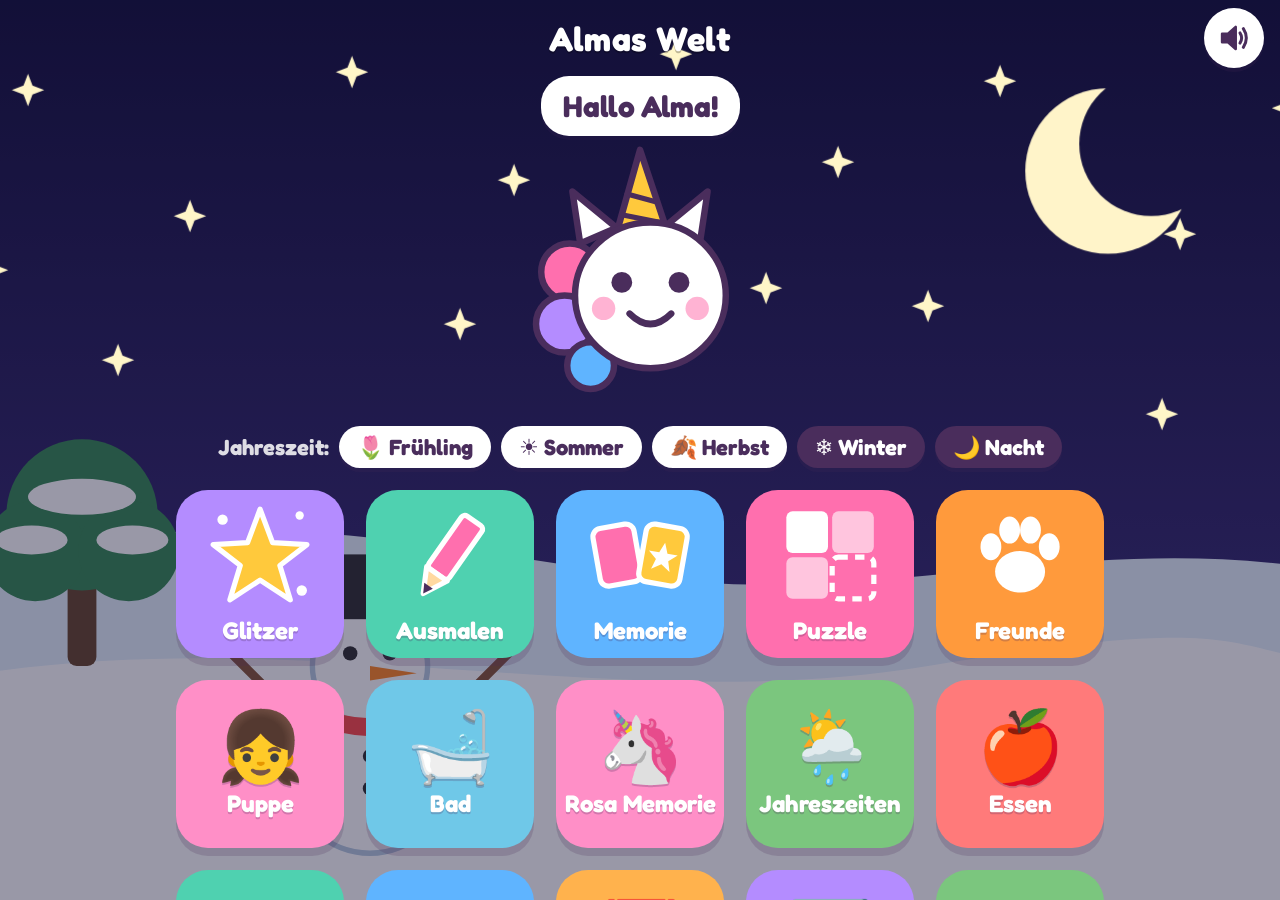
==== commit d5c5e556: "Ausmalen: Hintergrund lässt sich ausmalen Co-Authored-By: Claude Sonnet 5.5 <noreply@anthropic.com> " ====
--- a/index.html
+++ b/index.html
@@ -4,6 +4,14 @@
 <meta charset="utf-8">
 <meta name="viewport" content="width=device-width, initial-scale=1">
 <title>Almas Welt</title>
+<meta name="theme-color" content="#ff6fae">
+<meta name="mobile-web-app-capable" content="yes">
+<meta name="apple-mobile-web-app-capable" content="yes">
+<meta name="apple-mobile-web-app-title" content="Almas Welt">
+<meta name="apple-mobile-web-app-status-bar-style" content="default">
+<link rel="manifest" href="manifest.webmanifest">
+<link rel="icon" type="image/png" sizes="192x192" href="icons/icon-192.png">
+<link rel="apple-touch-icon" href="icons/apple-touch-icon.png">
 <link rel="preconnect" href="https://fonts.googleapis.com">
 <link rel="preconnect" href="https://fonts.gstatic.com" crossorigin>
 <link href="https://fonts.googleapis.com/css2?family=Fredoka:wght@500;700&display=swap" rel="stylesheet">
@@ -245,6 +253,22 @@
 #gview img,#gview video{max-width:94vw;max-height:76dvh;border-radius:20px;background:#000}
 #gview .gbar .pick{font-size:26px}
 @media (prefers-reduced-motion:reduce){#fall span,.tw{animation:none}}
+
+/* ===== Ausmalen: grosses Bild mit Pfeilen ===== */
+#paint{gap:8px;padding:0 8px 10px}
+#paint #picker{display:none}
+#paint #stage{width:100%}
+.navb{position:absolute;top:50%;width:clamp(52px,9vw,84px);height:clamp(52px,9vw,84px);margin-top:calc(clamp(52px,9vw,84px) / -2);border-radius:50%;background:rgba(255,255,255,.93);box-shadow:0 3px 14px rgba(0,0,0,.22);display:grid;place-items:center;z-index:4;color:var(--ink)}
+.navb svg{width:56%;height:56%}
+.navb.l{left:4px}.navb.r{right:4px}
+.navb:active{transform:scale(.92)}
+#paint .tools{gap:8px 16px}
+#paint .mode{font-size:clamp(18px,2.4dvh,24px);padding:6px 16px 6px 12px}
+#paint .palette{gap:8px}
+#paint .sw{width:clamp(38px,10.5vw,64px);height:clamp(38px,10.5vw,64px);border-width:4px}
+#acts{display:flex;gap:10px}
+.r[data-bg]{stroke:none}
+.ol[data-bg]{display:none}
 </style>
 </head>
 <body>
@@ -1662,6 +1686,84 @@
 A.applyEnv();
 })();
 
+// Web-App: Service Worker registrieren (nur über https oder localhost)
+if ('serviceWorker' in navigator && (location.protocol === 'https:' || location.hostname === 'localhost')) {
+  window.addEventListener('load', function () {
+    navigator.serviceWorker.register('sw.js').catch(function () {});
+  });
+}
+
+</script>
+<script>
+(function(){
+'use strict';
+var stage = document.getElementById('stage'), picker = document.getElementById('picker'), pic = document.getElementById('pic'), tools = document.querySelector('#paint .tools');
+if (!stage || !pic || !tools || typeof PIC_ORDER === 'undefined' || typeof drawPic !== 'function') return;
+if (picker) picker.style.display = 'none';
+var NS = 'http://www.w3.org/2000/svg';
+var baseDraw = drawPic;
+drawPic = function(n){
+  baseDraw(n);
+  var r = document.createElementNS(NS, 'rect');
+  r.setAttribute('class', 'r'); r.setAttribute('data-bg', '1');
+  r.setAttribute('x', -1000); r.setAttribute('y', -1000); r.setAttribute('width', 2400); r.setAttribute('height', 2400);
+  pic.insertBefore(r, pic.firstChild);
+};
+function go(d){
+  var i = PIC_ORDER.indexOf(picName), n = PIC_ORDER[(i + d + PIC_ORDER.length) % PIC_ORDER.length];
+  drawPic(n); say(PIC_SAY[n] || n);
+}
+function nav(cls, label, d, path){
+  var b = document.createElement('button'); b.className = 'navb ' + cls; b.setAttribute('aria-label', label);
+  b.innerHTML = '<svg viewBox="0 0 40 40" aria-hidden="true"><path d="' + path + '" fill="none" stroke="currentColor" stroke-width="6" stroke-linecap="round" stroke-linejoin="round"/></svg>';
+  b.addEventListener('click', function(){ go(d); }); stage.appendChild(b);
+}
+nav('l', 'Voriges Bild', -1, 'M25 8 L12 20 L25 32');
+nav('r', 'Nächstes Bild', 1, 'M15 8 L28 20 L15 32');
+var acts = document.createElement('div'); acts.id = 'acts';
+acts.innerHTML = '<button class="mode" id="pNew">🗑 Neu</button><button class="mode" id="pSave">💾 Speichern</button>';
+tools.insertBefore(acts, tools.firstChild);
+document.getElementById('pNew').addEventListener('click', function(){ drawPic(picName); say('Neu'); });
+
+function paintBlob(cb){
+  var svg = pic.cloneNode(true); svg.removeAttribute('id'); svg.setAttribute('xmlns', NS); svg.setAttribute('width', 800); svg.setAttribute('height', 800);
+  var defs = svg.querySelector('defs');
+  if (!defs){ defs = document.createElementNS(NS, 'defs'); svg.insertBefore(defs, svg.firstChild); }
+  document.querySelectorAll('svg[width="0"] pattern').forEach(function(p){ defs.appendChild(p.cloneNode(true)); });
+  var st = document.createElementNS(NS, 'style');
+  st.textContent = '.r{fill:#fff;stroke:#4a2d5c;stroke-width:9;stroke-linejoin:round;stroke-linecap:round}.line{fill:none;stroke:#4a2d5c;stroke-width:9;stroke-linecap:round}.dot{fill:#4a2d5c}.r[data-bg]{stroke:none}.ol[data-bg]{display:none}.ol{fill:none;stroke:#4a2d5c;stroke-width:9;stroke-linejoin:round}';
+  var bg = document.createElementNS(NS, 'rect'); bg.setAttribute('width', 400); bg.setAttribute('height', 400); bg.setAttribute('fill', '#fff');
+  svg.insertBefore(bg, svg.firstChild); svg.insertBefore(st, svg.firstChild);
+  var img = new Image();
+  img.onload = function(){
+    var c = document.createElement('canvas'); c.width = c.height = 800;
+    c.getContext('2d').drawImage(img, 0, 0, 800, 800);
+    c.toBlob(cb, 'image/png');
+  };
+  img.src = 'data:image/svg+xml;charset=utf-8,' + encodeURIComponent(new XMLSerializer().serializeToString(svg));
+}
+function done(btn, text){ btn.textContent = text; setTimeout(function(){ btn.textContent = '💾 Speichern'; }, 2500); }
+function download(blob){
+  try { var a = document.createElement('a'); a.href = URL.createObjectURL(blob); a.download = 'almas-bild.png'; document.body.appendChild(a); a.click(); a.remove(); } catch (e) {}
+}
+document.getElementById('pSave').addEventListener('click', function(){
+  var btn = this; btn.textContent = '⏳ ...';
+  paintBlob(function(blob){
+    if (!blob){ done(btn, 'Hat nicht geklappt'); return; }
+    var ok = function(){ done(btn, '✔ Gespeichert'); say('Gespeichert! Dein Bild ist in der Galerie.'); burst(innerWidth / 2, innerHeight / 3, 30); };
+    var fallback = function(){ download(blob); done(btn, '✔ Heruntergeladen'); say('Dein Bild ist heruntergeladen.'); };
+    if (!(window.claude && claude.use)){ fallback(); return; }
+    Promise.all([claude.use('assets'), claude.use('db')]).then(function(r){
+      if (!r[0] || !r[1]){ fallback(); return; }
+      return r[0].upload(blob).then(function(res){
+        var id = 'g' + Date.now().toString(36) + (Math.random() * 1e4 | 0);
+        return r[1].collection('gallery').doc(id).set({aid: res.id, kind: 'image', t: Date.now()});
+      }).then(ok);
+    }).catch(function(){ fallback(); });
+  });
+});
+})();
+
 </script>
 </body>
 </html>
